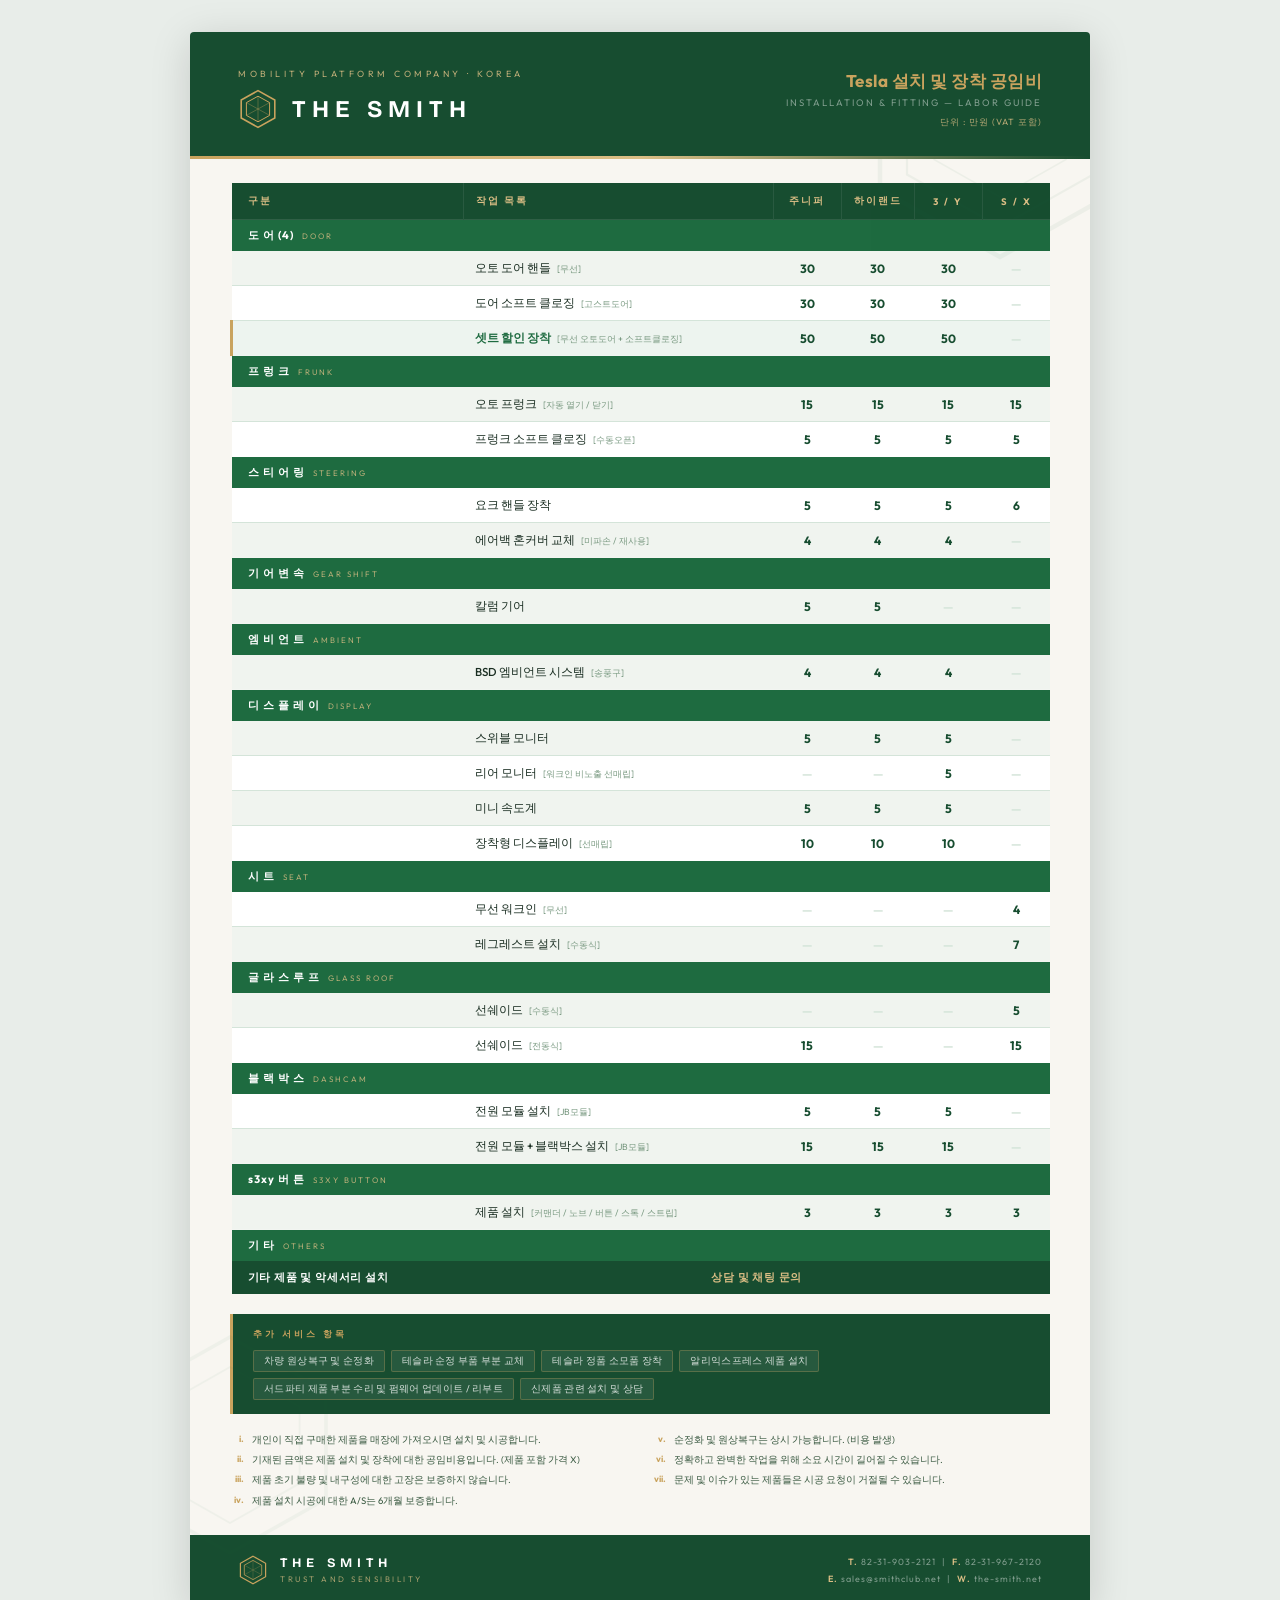
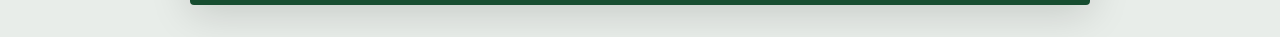
==== index.html @ d0ffa263 "Initial commit: Smith 공임비 반응형 웹페이지" ====
<!DOCTYPE html>
<html lang="ko">
<head>
  <meta charset="UTF-8">
  <meta name="viewport" content="width=device-width, initial-scale=1.0">
  <title>The Smith — Tesla 설치 및 장착 공임비</title>
  <link rel="stylesheet" href="css/style.css">
</head>
<body>
<div class="page">

  <!-- 배경 장식 -->
  <svg class="hex-bg" viewBox="0 0 200 200" xmlns="http://www.w3.org/2000/svg" aria-hidden="true">
    <polygon points="100,10 180,55 180,145 100,190 20,145 20,55" fill="none" stroke="#1e6b40" stroke-width="3"/>
    <polygon points="100,30 162,65 162,135 100,170 38,135 38,65" fill="none" stroke="#1e6b40" stroke-width="1.5"/>
    <polygon points="100,50 144,75 144,125 100,150 56,125 56,75" fill="none" stroke="#1e6b40" stroke-width="1"/>
  </svg>
  <svg class="hex-bg-bottom" viewBox="0 0 200 200" xmlns="http://www.w3.org/2000/svg" aria-hidden="true">
    <polygon points="100,10 180,55 180,145 100,190 20,145 20,55" fill="none" stroke="#1e6b40" stroke-width="3"/>
    <polygon points="100,35 158,68 158,132 100,165 42,132 42,68" fill="none" stroke="#1e6b40" stroke-width="1.5"/>
  </svg>

  <!-- ── 헤더 ── -->
  <header class="header">
    <div class="header-inner">
      <div class="brand-block">
        <div class="brand-tag">Mobility Platform Company · Korea</div>
        <div class="brand-name">
          <svg class="smith-logo-svg" viewBox="0 0 100 100" xmlns="http://www.w3.org/2000/svg" aria-hidden="true">
            <polygon points="50,4 92,27.5 92,72.5 50,96 8,72.5 8,27.5" fill="none" stroke="#c9a35e" stroke-width="4"/>
            <polygon points="50,18 79,34 79,66 50,82 21,66 21,34" fill="none" stroke="#c9a35e" stroke-width="2.5"/>
            <line x1="50" y1="18" x2="50" y2="82" stroke="#c9a35e" stroke-width="1.5" opacity="0.6"/>
            <line x1="21" y1="34" x2="79" y2="66" stroke="#c9a35e" stroke-width="1.5" opacity="0.6"/>
            <line x1="79" y1="34" x2="21" y2="66" stroke="#c9a35e" stroke-width="1.5" opacity="0.6"/>
          </svg>
          <span class="brand-title">The Smith</span>
        </div>
      </div>
      <div class="header-right">
        <div class="doc-title">Tesla 설치 및 장착 공임비</div>
        <div class="doc-subtitle">Installation &amp; Fitting — Labor Guide</div>
        <div class="unit-note">단위 : 만원 (VAT 포함)</div>
      </div>
    </div>
  </header>

  <!-- ── 공임비 테이블 ── -->
  <div class="table-wrapper">
    <table>
      <thead>
        <tr class="col-header">
          <th>구분</th>
          <th>작업 목록</th>
          <th>주니퍼</th>
          <th>하이랜드</th>
          <th>3 / Y</th>
          <th>S / X</th>
        </tr>
      </thead>
      <tbody>

        <!-- 도어 -->
        <tr class="cat-header">
          <td colspan="6">도 어 (4)<span class="cat-en">Door</span></td>
        </tr>
        <tr class="item-row">
          <td></td>
          <td class="item-name">오토 도어 핸들 <span class="sub">[무선]</span></td>
          <td class="price-cell">30</td>
          <td class="price-cell">30</td>
          <td class="price-cell">30</td>
          <td class="price-cell empty">—</td>
        </tr>
        <tr class="item-row">
          <td></td>
          <td class="item-name">도어 소프트 클로징 <span class="sub">[고스트도어]</span></td>
          <td class="price-cell">30</td>
          <td class="price-cell">30</td>
          <td class="price-cell">30</td>
          <td class="price-cell empty">—</td>
        </tr>
        <tr class="item-row set-row">
          <td></td>
          <td class="item-name">셋트 할인 장착 <span class="sub">[무선 오토도어 + 소프트클로징]</span></td>
          <td class="price-cell">50</td>
          <td class="price-cell">50</td>
          <td class="price-cell">50</td>
          <td class="price-cell empty">—</td>
        </tr>

        <!-- 프렁크 -->
        <tr class="cat-header">
          <td colspan="6">프 렁 크<span class="cat-en">Frunk</span></td>
        </tr>
        <tr class="item-row">
          <td></td>
          <td class="item-name">오토 프렁크 <span class="sub">[자동 열기 / 닫기]</span></td>
          <td class="price-cell">15</td>
          <td class="price-cell">15</td>
          <td class="price-cell">15</td>
          <td class="price-cell">15</td>
        </tr>
        <tr class="item-row">
          <td></td>
          <td class="item-name">프렁크 소프트 클로징 <span class="sub">[수동오픈]</span></td>
          <td class="price-cell">5</td>
          <td class="price-cell">5</td>
          <td class="price-cell">5</td>
          <td class="price-cell">5</td>
        </tr>

        <!-- 스티어링 -->
        <tr class="cat-header">
          <td colspan="6">스 티 어 링<span class="cat-en">Steering</span></td>
        </tr>
        <tr class="item-row">
          <td></td>
          <td class="item-name">요크 핸들 장착</td>
          <td class="price-cell">5</td>
          <td class="price-cell">5</td>
          <td class="price-cell">5</td>
          <td class="price-cell">6</td>
        </tr>
        <tr class="item-row">
          <td></td>
          <td class="item-name">에어백 혼커버 교체 <span class="sub">[미파손 / 재사용]</span></td>
          <td class="price-cell">4</td>
          <td class="price-cell">4</td>
          <td class="price-cell">4</td>
          <td class="price-cell empty">—</td>
        </tr>

        <!-- 기어 변속 -->
        <tr class="cat-header">
          <td colspan="6">기 어 변 속<span class="cat-en">Gear Shift</span></td>
        </tr>
        <tr class="item-row">
          <td></td>
          <td class="item-name">칼럼 기어</td>
          <td class="price-cell">5</td>
          <td class="price-cell">5</td>
          <td class="price-cell empty">—</td>
          <td class="price-cell empty">—</td>
        </tr>

        <!-- 엠비언트 -->
        <tr class="cat-header">
          <td colspan="6">엠 비 언 트<span class="cat-en">Ambient</span></td>
        </tr>
        <tr class="item-row">
          <td></td>
          <td class="item-name">BSD 엠비언트 시스템 <span class="sub">[송풍구]</span></td>
          <td class="price-cell">4</td>
          <td class="price-cell">4</td>
          <td class="price-cell">4</td>
          <td class="price-cell empty">—</td>
        </tr>

        <!-- 디스플레이 -->
        <tr class="cat-header">
          <td colspan="6">디 스 플 레 이<span class="cat-en">Display</span></td>
        </tr>
        <tr class="item-row">
          <td></td>
          <td class="item-name">스위블 모니터</td>
          <td class="price-cell">5</td>
          <td class="price-cell">5</td>
          <td class="price-cell">5</td>
          <td class="price-cell empty">—</td>
        </tr>
        <tr class="item-row">
          <td></td>
          <td class="item-name">리어 모니터 <span class="sub">[워크인 비노출 선매립]</span></td>
          <td class="price-cell empty">—</td>
          <td class="price-cell empty">—</td>
          <td class="price-cell">5</td>
          <td class="price-cell empty">—</td>
        </tr>
        <tr class="item-row">
          <td></td>
          <td class="item-name">미니 속도계</td>
          <td class="price-cell">5</td>
          <td class="price-cell">5</td>
          <td class="price-cell">5</td>
          <td class="price-cell empty">—</td>
        </tr>
        <tr class="item-row">
          <td></td>
          <td class="item-name">장착형 디스플레이 <span class="sub">[선매립]</span></td>
          <td class="price-cell">10</td>
          <td class="price-cell">10</td>
          <td class="price-cell">10</td>
          <td class="price-cell empty">—</td>
        </tr>

        <!-- 시트 -->
        <tr class="cat-header">
          <td colspan="6">시 트<span class="cat-en">Seat</span></td>
        </tr>
        <tr class="item-row">
          <td></td>
          <td class="item-name">무선 워크인 <span class="sub">[무선]</span></td>
          <td class="price-cell empty">—</td>
          <td class="price-cell empty">—</td>
          <td class="price-cell empty">—</td>
          <td class="price-cell">4</td>
        </tr>
        <tr class="item-row">
          <td></td>
          <td class="item-name">레그레스트 설치 <span class="sub">[수동식]</span></td>
          <td class="price-cell empty">—</td>
          <td class="price-cell empty">—</td>
          <td class="price-cell empty">—</td>
          <td class="price-cell">7</td>
        </tr>

        <!-- 글라스 루프 -->
        <tr class="cat-header">
          <td colspan="6">글 라 스 루 프<span class="cat-en">Glass Roof</span></td>
        </tr>
        <tr class="item-row">
          <td></td>
          <td class="item-name">선쉐이드 <span class="sub">[수동식]</span></td>
          <td class="price-cell empty">—</td>
          <td class="price-cell empty">—</td>
          <td class="price-cell empty">—</td>
          <td class="price-cell">5</td>
        </tr>
        <tr class="item-row">
          <td></td>
          <td class="item-name">선쉐이드 <span class="sub">[전동식]</span></td>
          <td class="price-cell">15</td>
          <td class="price-cell empty">—</td>
          <td class="price-cell empty">—</td>
          <td class="price-cell">15</td>
        </tr>

        <!-- 블랙박스 -->
        <tr class="cat-header">
          <td colspan="6">블 랙 박 스<span class="cat-en">Dashcam</span></td>
        </tr>
        <tr class="item-row">
          <td></td>
          <td class="item-name">전원 모듈 설치 <span class="sub">[JB모듈]</span></td>
          <td class="price-cell">5</td>
          <td class="price-cell">5</td>
          <td class="price-cell">5</td>
          <td class="price-cell empty">—</td>
        </tr>
        <tr class="item-row">
          <td></td>
          <td class="item-name">전원 모듈 + 블랙박스 설치 <span class="sub">[JB모듈]</span></td>
          <td class="price-cell">15</td>
          <td class="price-cell">15</td>
          <td class="price-cell">15</td>
          <td class="price-cell empty">—</td>
        </tr>

        <!-- s3xy 버튼 -->
        <tr class="cat-header">
          <td colspan="6">s3xy 버 튼<span class="cat-en">s3xy Button</span></td>
        </tr>
        <tr class="item-row">
          <td></td>
          <td class="item-name">제품 설치 <span class="sub">[커맨더 / 노브 / 버튼 / 스톡 / 스트립]</span></td>
          <td class="price-cell">3</td>
          <td class="price-cell">3</td>
          <td class="price-cell">3</td>
          <td class="price-cell">3</td>
        </tr>

        <!-- 기타 -->
        <tr class="cat-header">
          <td colspan="6">기 타<span class="cat-en">Others</span></td>
        </tr>
        <tr class="consult-row">
          <td class="label-cell">기타 제품 및 악세서리 설치</td>
          <td colspan="5">상담 및 채팅 문의</td>
        </tr>

      </tbody>
    </table>
  </div>

  <!-- ── 추가 서비스 ── -->
  <div class="addl-section">
    <div class="addl-title">추가 서비스 항목</div>
    <div class="addl-tags">
      <span class="addl-tag">차량 원상복구 및 순정화</span>
      <span class="addl-tag">테슬라 순정 부품 부분 교체</span>
      <span class="addl-tag">테슬라 정품 소모품 장착</span>
      <span class="addl-tag">알리익스프레스 제품 설치</span>
      <span class="addl-tag">서드파티 제품 부분 수리 및 펌웨어 업데이트 / 리부트</span>
      <span class="addl-tag">신제품 관련 설치 및 상담</span>
    </div>
  </div>

  <!-- ── 안내 사항 ── -->
  <div class="notes-section">
    <div class="notes-col">
      <div class="note-item"><span class="note-num">i.</span><span class="note-text">개인이 직접 구매한 제품을 매장에 가져오시면 설치 및 시공합니다.</span></div>
      <div class="note-item"><span class="note-num">ii.</span><span class="note-text">기재된 금액은 제품 설치 및 장착에 대한 공임비용입니다. (제품 포함 가격 X)</span></div>
      <div class="note-item"><span class="note-num">iii.</span><span class="note-text">제품 초기 불량 및 내구성에 대한 고장은 보증하지 않습니다.</span></div>
      <div class="note-item"><span class="note-num">iv.</span><span class="note-text">제품 설치 시공에 대한 A/S는 6개월 보증합니다.</span></div>
    </div>
    <div class="notes-col">
      <div class="note-item"><span class="note-num">v.</span><span class="note-text">순정화 및 원상복구는 상시 가능합니다. (비용 발생)</span></div>
      <div class="note-item"><span class="note-num">vi.</span><span class="note-text">정확하고 완벽한 작업을 위해 소요 시간이 길어질 수 있습니다.</span></div>
      <div class="note-item"><span class="note-num">vii.</span><span class="note-text">문제 및 이슈가 있는 제품들은 시공 요청이 거절될 수 있습니다.</span></div>
    </div>
  </div>

  <!-- ── 푸터 ── -->
  <footer class="footer">
    <div class="footer-brand">
      <svg width="30" height="30" viewBox="0 0 100 100" xmlns="http://www.w3.org/2000/svg" aria-hidden="true">
        <polygon points="50,4 92,27.5 92,72.5 50,96 8,72.5 8,27.5" fill="none" stroke="#c9a35e" stroke-width="4"/>
        <polygon points="50,18 79,34 79,66 50,82 21,66 21,34" fill="none" stroke="#c9a35e" stroke-width="2.5"/>
        <line x1="50" y1="18" x2="50" y2="82" stroke="#c9a35e" stroke-width="1.5" opacity="0.5"/>
        <line x1="21" y1="34" x2="79" y2="66" stroke="#c9a35e" stroke-width="1.5" opacity="0.5"/>
        <line x1="79" y1="34" x2="21" y2="66" stroke="#c9a35e" stroke-width="1.5" opacity="0.5"/>
      </svg>
      <div>
        <div class="footer-brand-text">The Smith</div>
        <div class="footer-tag">Trust and Sensibility</div>
      </div>
    </div>
    <div class="footer-right">
      <p><strong>T.</strong> 82-31-903-2121 &nbsp;|&nbsp; <strong>F.</strong> 82-31-967-2120</p>
      <p><strong>E.</strong> sales@smithclub.net &nbsp;|&nbsp; <strong>W.</strong> the-smith.net</p>
    </div>
  </footer>

</div>
</body>
</html>
---- css/style.css ----
@import url('https://fonts.googleapis.com/css2?family=Outfit:wght@400;500;700&family=Bricolage+Grotesque:wght@400;700&display=swap');

:root {
  --green-deep:  #174d30;
  --green-mid:   #1e6b40;
  --green-light: #2a8a56;
  --gold:        #c9a35e;
  --gold-light:  #dbbe85;
  --gold-pale:   #f0e5cc;
  --white:       #ffffff;
  --off-white:   #f8f6f1;
  --row-alt:     #f0f4ef;
  --border:      #d4e4d9;
  --text-dark:   #1a2e22;
  --text-mid:    #3a5a42;
  --text-muted:  #7a9a82;
}

* { margin: 0; padding: 0; box-sizing: border-box; }

html, body {
  background: #e8ede9;
  font-family: 'Outfit', sans-serif;
  color: var(--text-dark);
  -webkit-font-smoothing: antialiased;
}

/* ── PAGE CONTAINER ── */
.page {
  max-width: 900px;
  margin: 32px auto;
  background: var(--off-white);
  border-radius: 4px;
  overflow: hidden;
  box-shadow: 0 8px 40px rgba(0,0,0,0.15);
  position: relative;
}

/* ── DECORATIVE HEXAGON ── */
.hex-bg {
  position: absolute;
  top: -60px; right: -60px;
  width: 300px; height: 300px;
  opacity: 0.05;
  pointer-events: none;
}
.hex-bg-bottom {
  position: absolute;
  bottom: 40px; left: -80px;
  width: 240px; height: 240px;
  opacity: 0.04;
  pointer-events: none;
}

/* ── HEADER ── */
.header {
  background: var(--green-deep);
  padding: 36px 48px 30px;
  position: relative;
  overflow: hidden;
}
.header::after {
  content: '';
  position: absolute;
  bottom: 0; left: 0; right: 0;
  height: 3px;
  background: linear-gradient(90deg, var(--gold) 0%, var(--gold-light) 50%, transparent 100%);
}
.header-inner {
  display: flex;
  align-items: flex-end;
  justify-content: space-between;
  gap: 24px;
  flex-wrap: wrap;
}
.brand-tag {
  font-weight: 400;
  font-size: 9px;
  letter-spacing: 3.5px;
  text-transform: uppercase;
  color: var(--gold-light);
  margin-bottom: 10px;
  opacity: 0.85;
}
.brand-name {
  display: flex;
  align-items: center;
  gap: 14px;
}
.smith-logo-svg {
  width: 40px;
  height: 40px;
  flex-shrink: 0;
}
.brand-title {
  font-family: 'Bricolage Grotesque', sans-serif;
  font-weight: 700;
  font-size: 24px;
  letter-spacing: 6px;
  color: var(--white);
  text-transform: uppercase;
}
.header-right {
  text-align: right;
}
.doc-title {
  font-weight: 700;
  font-size: 17px;
  color: var(--gold);
  letter-spacing: 0.5px;
  line-height: 1.3;
}
.doc-subtitle {
  font-size: 9.5px;
  color: rgba(255,255,255,0.45);
  letter-spacing: 2px;
  text-transform: uppercase;
  margin-top: 4px;
}
.unit-note {
  font-size: 9px;
  color: var(--gold-light);
  letter-spacing: 1px;
  margin-top: 8px;
  opacity: 0.8;
}

/* ── TABLE WRAPPER ── */
.table-wrapper {
  padding: 24px 40px 20px;
  overflow-x: auto;
}

table {
  width: 100%;
  border-collapse: collapse;
  font-size: 11.5px;
  min-width: 560px;
}

/* Column header */
.col-header {
  background: var(--green-deep);
}
.col-header th {
  padding: 11px 12px;
  font-weight: 700;
  font-size: 9.5px;
  letter-spacing: 2px;
  text-transform: uppercase;
  color: var(--gold-light);
  text-align: center;
  border-right: 1px solid rgba(255,255,255,0.08);
  white-space: nowrap;
}
.col-header th:first-child { text-align: left; padding-left: 16px; }
.col-header th:nth-child(2) { text-align: left; }
.col-header th:last-child { border-right: none; }

/* Category header */
.cat-header td {
  background: var(--green-mid);
  color: var(--white);
  font-weight: 700;
  font-size: 11px;
  letter-spacing: 1px;
  padding: 8px 16px;
  border-top: 1px solid rgba(255,255,255,0.1);
}
.cat-header td .cat-en {
  font-size: 8px;
  letter-spacing: 2px;
  text-transform: uppercase;
  color: var(--gold-light);
  margin-left: 8px;
  font-weight: 400;
  opacity: 0.8;
}

/* Data rows */
tbody tr.item-row {
  border-bottom: 1px solid var(--border);
}
tbody tr.item-row:nth-child(odd)  { background: var(--white); }
tbody tr.item-row:nth-child(even) { background: var(--row-alt); }

.item-row td {
  padding: 9px 12px;
  vertical-align: middle;
}
.item-name {
  font-size: 11.5px;
  color: var(--text-dark);
  font-weight: 500;
}
.item-name .sub {
  font-size: 9px;
  color: var(--text-muted);
  font-weight: 400;
  margin-left: 4px;
}
.price-cell {
  text-align: center;
  font-weight: 700;
  font-size: 12px;
  color: var(--green-deep);
  white-space: nowrap;
  width: 68px;
}
.price-cell.empty { color: var(--border); }

/* Set discount row */
.set-row td { background: #edf4ef !important; }
.set-row td:first-child { border-left: 3px solid var(--gold); }
.set-row .item-name {
  color: var(--green-mid);
  font-weight: 700;
}

/* Consultation row */
.consult-row td {
  background: var(--green-deep);
  color: var(--gold-light);
  font-weight: 700;
  font-size: 11px;
  letter-spacing: 0.8px;
  padding: 9px 16px;
  text-align: center;
}
.consult-row td.label-cell {
  text-align: left;
  color: var(--white);
}

/* ── ADDITIONAL SERVICES ── */
.addl-section {
  margin: 0 40px;
  padding: 14px 20px;
  background: var(--green-deep);
  border-left: 3px solid var(--gold);
}
.addl-title {
  font-size: 8.5px;
  letter-spacing: 3px;
  text-transform: uppercase;
  color: var(--gold);
  margin-bottom: 9px;
  font-weight: 700;
}
.addl-tags {
  display: flex;
  flex-wrap: wrap;
  gap: 6px;
}
.addl-tag {
  background: rgba(255,255,255,0.07);
  border: 1px solid rgba(201,163,94,0.3);
  color: rgba(255,255,255,0.8);
  font-size: 9.5px;
  padding: 3px 10px;
  letter-spacing: 0.3px;
  border-radius: 2px;
}

/* ── NOTES ── */
.notes-section {
  margin: 18px 40px 0;
  display: grid;
  grid-template-columns: 1fr 1fr;
  gap: 0 24px;
}
.note-item {
  display: flex;
  gap: 8px;
  align-items: flex-start;
  margin-bottom: 5px;
}
.note-num {
  color: var(--gold);
  font-weight: 700;
  font-size: 9px;
  flex-shrink: 0;
  margin-top: 1px;
  width: 14px;
  text-align: right;
}
.note-text {
  font-size: 9.5px;
  color: var(--text-mid);
  line-height: 1.6;
}

/* ── FOOTER ── */
.footer {
  margin-top: 22px;
  background: var(--green-deep);
  padding: 18px 48px;
  display: flex;
  align-items: center;
  justify-content: space-between;
  gap: 16px;
  flex-wrap: wrap;
}
.footer-brand {
  display: flex;
  align-items: center;
  gap: 12px;
}
.footer-brand-text {
  font-family: 'Bricolage Grotesque', sans-serif;
  font-weight: 700;
  font-size: 13px;
  letter-spacing: 5px;
  color: var(--white);
  text-transform: uppercase;
}
.footer-tag {
  font-size: 8px;
  letter-spacing: 2.5px;
  color: var(--gold-light);
  text-transform: uppercase;
  margin-top: 3px;
  opacity: 0.7;
}
.footer-right {
  text-align: right;
}
.footer-right p {
  font-size: 9px;
  color: rgba(255,255,255,0.45);
  letter-spacing: 1px;
  line-height: 1.9;
}
.footer-right strong {
  color: var(--gold-light);
  font-weight: 600;
}

/* ════════════════════════════════
   MOBILE CARD LAYOUT (≤ 700px)
   ════════════════════════════════ */
@media (max-width: 700px) {
  .page { margin: 0; border-radius: 0; box-shadow: none; }

  .header { padding: 28px 24px 24px; }
  .header-inner { flex-direction: column; align-items: flex-start; gap: 16px; }
  .header-right { text-align: left; }

  .table-wrapper { padding: 16px 16px 12px; overflow-x: auto; }

  /* Cards */
  .addl-section { margin: 0 16px; }
  .notes-section { margin: 16px 16px 0; grid-template-columns: 1fr; }
  .footer { padding: 18px 24px; flex-direction: column; align-items: flex-start; }
  .footer-right { text-align: left; }
}

/* ════════════════════════════════
   PRINT
   ════════════════════════════════ */
@media print {
  html, body { background: white; }
  .page {
    margin: 0;
    max-width: 794px;
    box-shadow: none;
    border-radius: 0;
  }
}
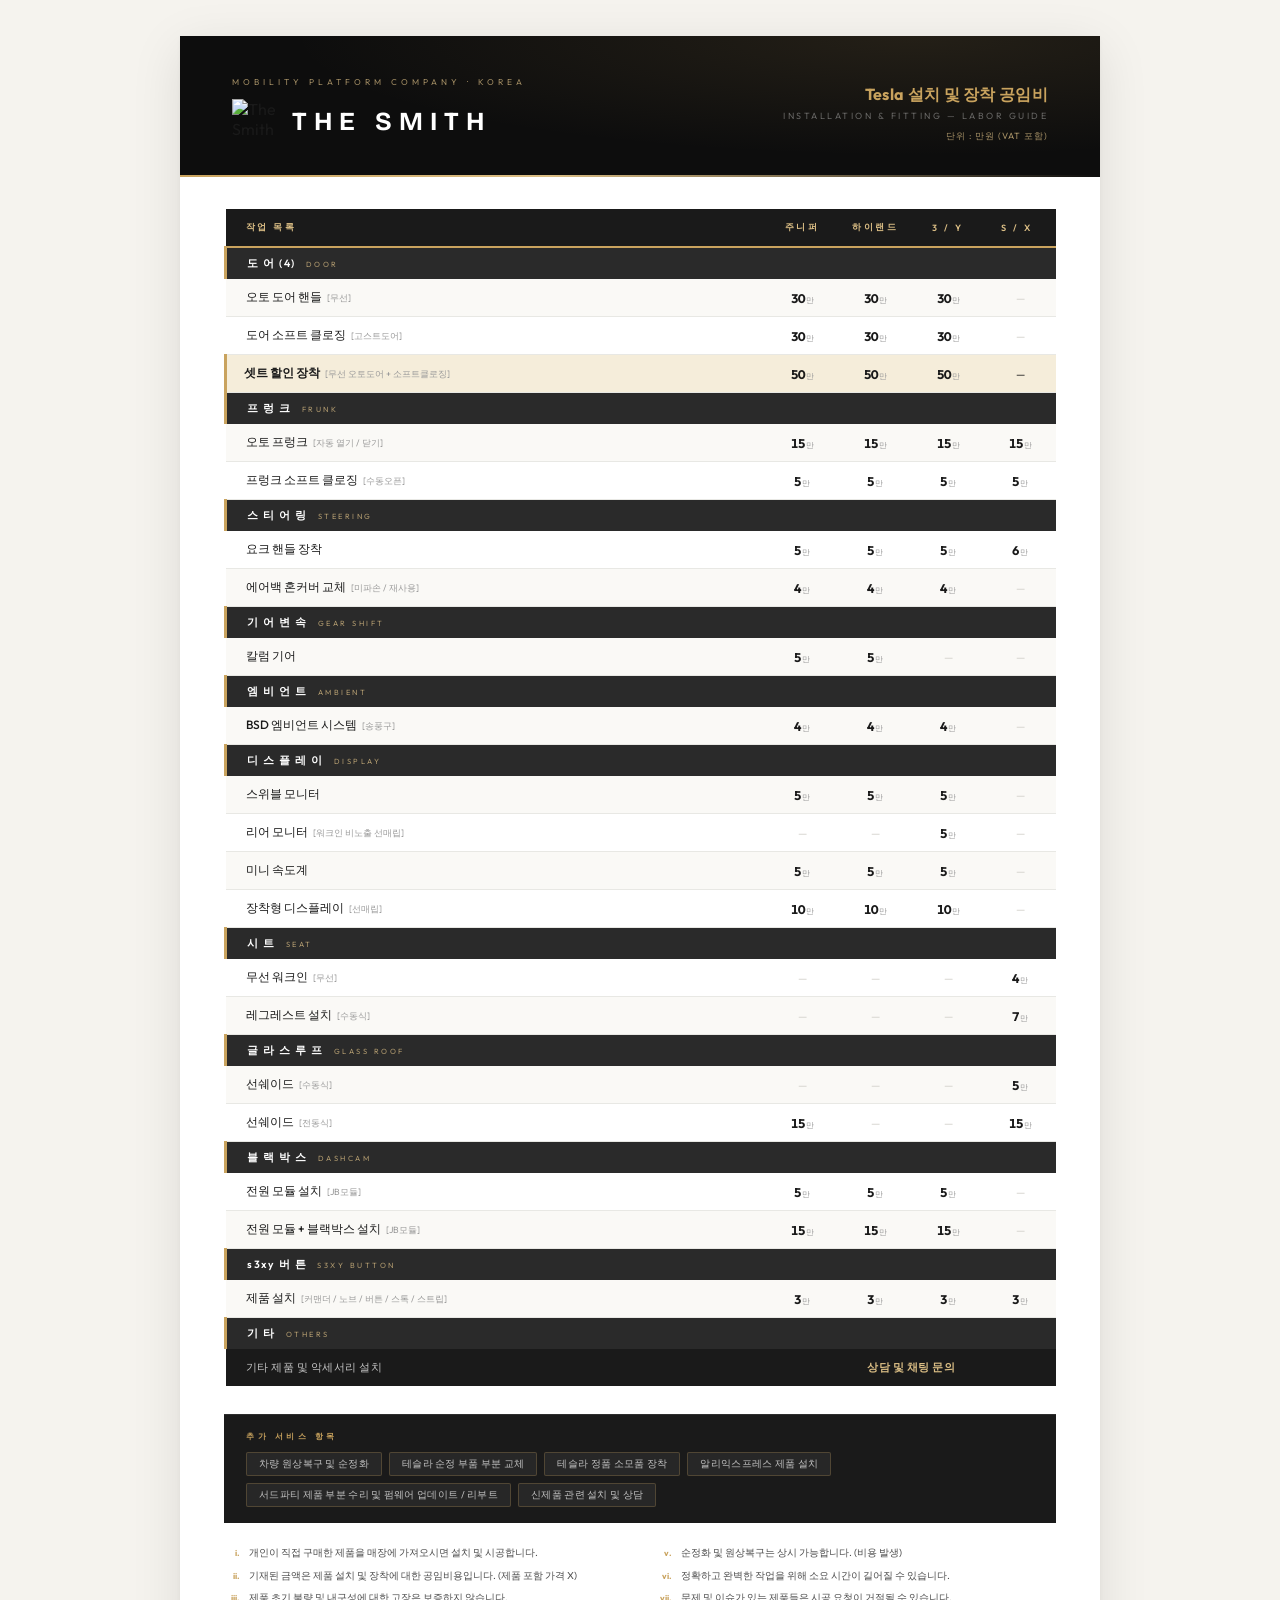
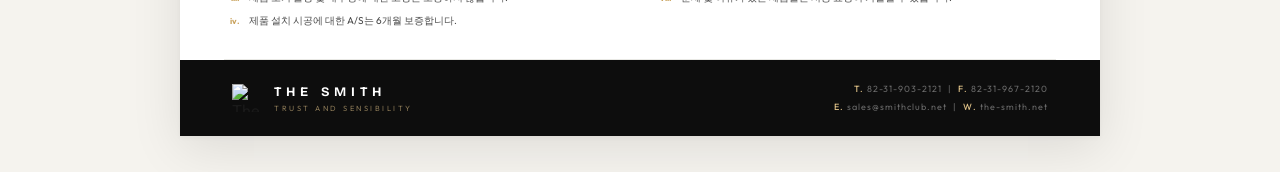
==== commit df9b3fd8: "Redesign: 다크+골드 테마, JS 데이터 레이어, 관리자 페이지 추가" ====
--- a/index.html
+++ b/index.html
@@ -9,30 +9,13 @@
 <body>
 <div class="page">
 
-  <!-- 배경 장식 -->
-  <svg class="hex-bg" viewBox="0 0 200 200" xmlns="http://www.w3.org/2000/svg" aria-hidden="true">
-    <polygon points="100,10 180,55 180,145 100,190 20,145 20,55" fill="none" stroke="#1e6b40" stroke-width="3"/>
-    <polygon points="100,30 162,65 162,135 100,170 38,135 38,65" fill="none" stroke="#1e6b40" stroke-width="1.5"/>
-    <polygon points="100,50 144,75 144,125 100,150 56,125 56,75" fill="none" stroke="#1e6b40" stroke-width="1"/>
-  </svg>
-  <svg class="hex-bg-bottom" viewBox="0 0 200 200" xmlns="http://www.w3.org/2000/svg" aria-hidden="true">
-    <polygon points="100,10 180,55 180,145 100,190 20,145 20,55" fill="none" stroke="#1e6b40" stroke-width="3"/>
-    <polygon points="100,35 158,68 158,132 100,165 42,132 42,68" fill="none" stroke="#1e6b40" stroke-width="1.5"/>
-  </svg>
-
   <!-- ── 헤더 ── -->
   <header class="header">
     <div class="header-inner">
       <div class="brand-block">
         <div class="brand-tag">Mobility Platform Company · Korea</div>
         <div class="brand-name">
-          <svg class="smith-logo-svg" viewBox="0 0 100 100" xmlns="http://www.w3.org/2000/svg" aria-hidden="true">
-            <polygon points="50,4 92,27.5 92,72.5 50,96 8,72.5 8,27.5" fill="none" stroke="#c9a35e" stroke-width="4"/>
-            <polygon points="50,18 79,34 79,66 50,82 21,66 21,34" fill="none" stroke="#c9a35e" stroke-width="2.5"/>
-            <line x1="50" y1="18" x2="50" y2="82" stroke="#c9a35e" stroke-width="1.5" opacity="0.6"/>
-            <line x1="21" y1="34" x2="79" y2="66" stroke="#c9a35e" stroke-width="1.5" opacity="0.6"/>
-            <line x1="79" y1="34" x2="21" y2="66" stroke="#c9a35e" stroke-width="1.5" opacity="0.6"/>
-          </svg>
+          <img src="images/logo.png" class="smith-logo-img" alt="The Smith">
           <span class="brand-title">The Smith</span>
         </div>
       </div>
@@ -46,7 +29,7 @@
 
   <!-- ── 공임비 테이블 ── -->
   <div class="table-wrapper">
-    <table>
+    <table id="price-table">
       <thead>
         <tr class="col-header">
           <th>구분</th>
@@ -57,269 +40,23 @@
           <th>S / X</th>
         </tr>
       </thead>
-      <tbody>
-
-        <!-- 도어 -->
-        <tr class="cat-header">
-          <td colspan="6">도 어 (4)<span class="cat-en">Door</span></td>
-        </tr>
-        <tr class="item-row">
-          <td></td>
-          <td class="item-name">오토 도어 핸들 <span class="sub">[무선]</span></td>
-          <td class="price-cell">30</td>
-          <td class="price-cell">30</td>
-          <td class="price-cell">30</td>
-          <td class="price-cell empty">—</td>
-        </tr>
-        <tr class="item-row">
-          <td></td>
-          <td class="item-name">도어 소프트 클로징 <span class="sub">[고스트도어]</span></td>
-          <td class="price-cell">30</td>
-          <td class="price-cell">30</td>
-          <td class="price-cell">30</td>
-          <td class="price-cell empty">—</td>
-        </tr>
-        <tr class="item-row set-row">
-          <td></td>
-          <td class="item-name">셋트 할인 장착 <span class="sub">[무선 오토도어 + 소프트클로징]</span></td>
-          <td class="price-cell">50</td>
-          <td class="price-cell">50</td>
-          <td class="price-cell">50</td>
-          <td class="price-cell empty">—</td>
-        </tr>
-
-        <!-- 프렁크 -->
-        <tr class="cat-header">
-          <td colspan="6">프 렁 크<span class="cat-en">Frunk</span></td>
-        </tr>
-        <tr class="item-row">
-          <td></td>
-          <td class="item-name">오토 프렁크 <span class="sub">[자동 열기 / 닫기]</span></td>
-          <td class="price-cell">15</td>
-          <td class="price-cell">15</td>
-          <td class="price-cell">15</td>
-          <td class="price-cell">15</td>
-        </tr>
-        <tr class="item-row">
-          <td></td>
-          <td class="item-name">프렁크 소프트 클로징 <span class="sub">[수동오픈]</span></td>
-          <td class="price-cell">5</td>
-          <td class="price-cell">5</td>
-          <td class="price-cell">5</td>
-          <td class="price-cell">5</td>
-        </tr>
-
-        <!-- 스티어링 -->
-        <tr class="cat-header">
-          <td colspan="6">스 티 어 링<span class="cat-en">Steering</span></td>
-        </tr>
-        <tr class="item-row">
-          <td></td>
-          <td class="item-name">요크 핸들 장착</td>
-          <td class="price-cell">5</td>
-          <td class="price-cell">5</td>
-          <td class="price-cell">5</td>
-          <td class="price-cell">6</td>
-        </tr>
-        <tr class="item-row">
-          <td></td>
-          <td class="item-name">에어백 혼커버 교체 <span class="sub">[미파손 / 재사용]</span></td>
-          <td class="price-cell">4</td>
-          <td class="price-cell">4</td>
-          <td class="price-cell">4</td>
-          <td class="price-cell empty">—</td>
-        </tr>
-
-        <!-- 기어 변속 -->
-        <tr class="cat-header">
-          <td colspan="6">기 어 변 속<span class="cat-en">Gear Shift</span></td>
-        </tr>
-        <tr class="item-row">
-          <td></td>
-          <td class="item-name">칼럼 기어</td>
-          <td class="price-cell">5</td>
-          <td class="price-cell">5</td>
-          <td class="price-cell empty">—</td>
-          <td class="price-cell empty">—</td>
-        </tr>
-
-        <!-- 엠비언트 -->
-        <tr class="cat-header">
-          <td colspan="6">엠 비 언 트<span class="cat-en">Ambient</span></td>
-        </tr>
-        <tr class="item-row">
-          <td></td>
-          <td class="item-name">BSD 엠비언트 시스템 <span class="sub">[송풍구]</span></td>
-          <td class="price-cell">4</td>
-          <td class="price-cell">4</td>
-          <td class="price-cell">4</td>
-          <td class="price-cell empty">—</td>
-        </tr>
-
-        <!-- 디스플레이 -->
-        <tr class="cat-header">
-          <td colspan="6">디 스 플 레 이<span class="cat-en">Display</span></td>
-        </tr>
-        <tr class="item-row">
-          <td></td>
-          <td class="item-name">스위블 모니터</td>
-          <td class="price-cell">5</td>
-          <td class="price-cell">5</td>
-          <td class="price-cell">5</td>
-          <td class="price-cell empty">—</td>
-        </tr>
-        <tr class="item-row">
-          <td></td>
-          <td class="item-name">리어 모니터 <span class="sub">[워크인 비노출 선매립]</span></td>
-          <td class="price-cell empty">—</td>
-          <td class="price-cell empty">—</td>
-          <td class="price-cell">5</td>
-          <td class="price-cell empty">—</td>
-        </tr>
-        <tr class="item-row">
-          <td></td>
-          <td class="item-name">미니 속도계</td>
-          <td class="price-cell">5</td>
-          <td class="price-cell">5</td>
-          <td class="price-cell">5</td>
-          <td class="price-cell empty">—</td>
-        </tr>
-        <tr class="item-row">
-          <td></td>
-          <td class="item-name">장착형 디스플레이 <span class="sub">[선매립]</span></td>
-          <td class="price-cell">10</td>
-          <td class="price-cell">10</td>
-          <td class="price-cell">10</td>
-          <td class="price-cell empty">—</td>
-        </tr>
-
-        <!-- 시트 -->
-        <tr class="cat-header">
-          <td colspan="6">시 트<span class="cat-en">Seat</span></td>
-        </tr>
-        <tr class="item-row">
-          <td></td>
-          <td class="item-name">무선 워크인 <span class="sub">[무선]</span></td>
-          <td class="price-cell empty">—</td>
-          <td class="price-cell empty">—</td>
-          <td class="price-cell empty">—</td>
-          <td class="price-cell">4</td>
-        </tr>
-        <tr class="item-row">
-          <td></td>
-          <td class="item-name">레그레스트 설치 <span class="sub">[수동식]</span></td>
-          <td class="price-cell empty">—</td>
-          <td class="price-cell empty">—</td>
-          <td class="price-cell empty">—</td>
-          <td class="price-cell">7</td>
-        </tr>
-
-        <!-- 글라스 루프 -->
-        <tr class="cat-header">
-          <td colspan="6">글 라 스 루 프<span class="cat-en">Glass Roof</span></td>
-        </tr>
-        <tr class="item-row">
-          <td></td>
-          <td class="item-name">선쉐이드 <span class="sub">[수동식]</span></td>
-          <td class="price-cell empty">—</td>
-          <td class="price-cell empty">—</td>
-          <td class="price-cell empty">—</td>
-          <td class="price-cell">5</td>
-        </tr>
-        <tr class="item-row">
-          <td></td>
-          <td class="item-name">선쉐이드 <span class="sub">[전동식]</span></td>
-          <td class="price-cell">15</td>
-          <td class="price-cell empty">—</td>
-          <td class="price-cell empty">—</td>
-          <td class="price-cell">15</td>
-        </tr>
-
-        <!-- 블랙박스 -->
-        <tr class="cat-header">
-          <td colspan="6">블 랙 박 스<span class="cat-en">Dashcam</span></td>
-        </tr>
-        <tr class="item-row">
-          <td></td>
-          <td class="item-name">전원 모듈 설치 <span class="sub">[JB모듈]</span></td>
-          <td class="price-cell">5</td>
-          <td class="price-cell">5</td>
-          <td class="price-cell">5</td>
-          <td class="price-cell empty">—</td>
-        </tr>
-        <tr class="item-row">
-          <td></td>
-          <td class="item-name">전원 모듈 + 블랙박스 설치 <span class="sub">[JB모듈]</span></td>
-          <td class="price-cell">15</td>
-          <td class="price-cell">15</td>
-          <td class="price-cell">15</td>
-          <td class="price-cell empty">—</td>
-        </tr>
-
-        <!-- s3xy 버튼 -->
-        <tr class="cat-header">
-          <td colspan="6">s3xy 버 튼<span class="cat-en">s3xy Button</span></td>
-        </tr>
-        <tr class="item-row">
-          <td></td>
-          <td class="item-name">제품 설치 <span class="sub">[커맨더 / 노브 / 버튼 / 스톡 / 스트립]</span></td>
-          <td class="price-cell">3</td>
-          <td class="price-cell">3</td>
-          <td class="price-cell">3</td>
-          <td class="price-cell">3</td>
-        </tr>
-
-        <!-- 기타 -->
-        <tr class="cat-header">
-          <td colspan="6">기 타<span class="cat-en">Others</span></td>
-        </tr>
-        <tr class="consult-row">
-          <td class="label-cell">기타 제품 및 악세서리 설치</td>
-          <td colspan="5">상담 및 채팅 문의</td>
-        </tr>
-
-      </tbody>
+      <tbody id="table-body"></tbody>
     </table>
   </div>
 
   <!-- ── 추가 서비스 ── -->
   <div class="addl-section">
     <div class="addl-title">추가 서비스 항목</div>
-    <div class="addl-tags">
-      <span class="addl-tag">차량 원상복구 및 순정화</span>
-      <span class="addl-tag">테슬라 순정 부품 부분 교체</span>
-      <span class="addl-tag">테슬라 정품 소모품 장착</span>
-      <span class="addl-tag">알리익스프레스 제품 설치</span>
-      <span class="addl-tag">서드파티 제품 부분 수리 및 펌웨어 업데이트 / 리부트</span>
-      <span class="addl-tag">신제품 관련 설치 및 상담</span>
-    </div>
+    <div class="addl-tags" id="addl-tags"></div>
   </div>
 
   <!-- ── 안내 사항 ── -->
-  <div class="notes-section">
-    <div class="notes-col">
-      <div class="note-item"><span class="note-num">i.</span><span class="note-text">개인이 직접 구매한 제품을 매장에 가져오시면 설치 및 시공합니다.</span></div>
-      <div class="note-item"><span class="note-num">ii.</span><span class="note-text">기재된 금액은 제품 설치 및 장착에 대한 공임비용입니다. (제품 포함 가격 X)</span></div>
-      <div class="note-item"><span class="note-num">iii.</span><span class="note-text">제품 초기 불량 및 내구성에 대한 고장은 보증하지 않습니다.</span></div>
-      <div class="note-item"><span class="note-num">iv.</span><span class="note-text">제품 설치 시공에 대한 A/S는 6개월 보증합니다.</span></div>
-    </div>
-    <div class="notes-col">
-      <div class="note-item"><span class="note-num">v.</span><span class="note-text">순정화 및 원상복구는 상시 가능합니다. (비용 발생)</span></div>
-      <div class="note-item"><span class="note-num">vi.</span><span class="note-text">정확하고 완벽한 작업을 위해 소요 시간이 길어질 수 있습니다.</span></div>
-      <div class="note-item"><span class="note-num">vii.</span><span class="note-text">문제 및 이슈가 있는 제품들은 시공 요청이 거절될 수 있습니다.</span></div>
-    </div>
-  </div>
+  <div class="notes-section" id="notes-section"></div>
 
   <!-- ── 푸터 ── -->
   <footer class="footer">
     <div class="footer-brand">
-      <svg width="30" height="30" viewBox="0 0 100 100" xmlns="http://www.w3.org/2000/svg" aria-hidden="true">
-        <polygon points="50,4 92,27.5 92,72.5 50,96 8,72.5 8,27.5" fill="none" stroke="#c9a35e" stroke-width="4"/>
-        <polygon points="50,18 79,34 79,66 50,82 21,66 21,34" fill="none" stroke="#c9a35e" stroke-width="2.5"/>
-        <line x1="50" y1="18" x2="50" y2="82" stroke="#c9a35e" stroke-width="1.5" opacity="0.5"/>
-        <line x1="21" y1="34" x2="79" y2="66" stroke="#c9a35e" stroke-width="1.5" opacity="0.5"/>
-        <line x1="79" y1="34" x2="21" y2="66" stroke="#c9a35e" stroke-width="1.5" opacity="0.5"/>
-      </svg>
+      <img src="images/logo.png" class="footer-logo-img" alt="The Smith">
       <div>
         <div class="footer-brand-text">The Smith</div>
         <div class="footer-tag">Trust and Sensibility</div>
@@ -332,5 +69,7 @@
   </footer>
 
 </div>
+<script src="js/data.js"></script>
+<script src="js/main.js"></script>
 </body>
 </html>
--- a/css/style.css
+++ b/css/style.css
@@ -1,70 +1,62 @@
-@import url('https://fonts.googleapis.com/css2?family=Outfit:wght@400;500;700&family=Bricolage+Grotesque:wght@400;700&display=swap');
-
+@import url('https://fonts.googleapis.com/css2?family=Outfit:wght@300;400;500;600;700&family=Bricolage+Grotesque:opsz,wght@12..96,400;12..96,700&display=swap');
+
+/* ── TOKENS ── */
 :root {
-  --green-deep:  #174d30;
-  --green-mid:   #1e6b40;
-  --green-light: #2a8a56;
+  --black:       #0d0d0d;
+  --dark:        #1a1a1a;
+  --dark-2:      #2a2a2a;
+  --mid:         #4a4a4a;
+  --muted:       #9a9a9a;
+  --border:      #e8e8e4;
+  --border-dark: #d0cfc8;
+  --bg:          #f5f3ee;
+  --surface:     #ffffff;
+  --row-alt:     #faf9f6;
   --gold:        #c9a35e;
   --gold-light:  #dbbe85;
-  --gold-pale:   #f0e5cc;
-  --white:       #ffffff;
-  --off-white:   #f8f6f1;
-  --row-alt:     #f0f4ef;
-  --border:      #d4e4d9;
-  --text-dark:   #1a2e22;
-  --text-mid:    #3a5a42;
-  --text-muted:  #7a9a82;
+  --gold-pale:   #f5edda;
+  --green-brand: #174d30;
 }
 
 * { margin: 0; padding: 0; box-sizing: border-box; }
 
 html, body {
-  background: #e8ede9;
+  background: var(--bg);
   font-family: 'Outfit', sans-serif;
-  color: var(--text-dark);
+  color: var(--dark);
   -webkit-font-smoothing: antialiased;
 }
 
-/* ── PAGE CONTAINER ── */
+/* ── WRAPPER ── */
 .page {
-  max-width: 900px;
-  margin: 32px auto;
-  background: var(--off-white);
-  border-radius: 4px;
+  max-width: 920px;
+  margin: 36px auto;
+  background: var(--surface);
+  box-shadow: 0 2px 4px rgba(0,0,0,.04), 0 12px 48px rgba(0,0,0,.10);
   overflow: hidden;
-  box-shadow: 0 8px 40px rgba(0,0,0,0.15);
   position: relative;
-}
-
-/* ── DECORATIVE HEXAGON ── */
-.hex-bg {
-  position: absolute;
-  top: -60px; right: -60px;
-  width: 300px; height: 300px;
-  opacity: 0.05;
-  pointer-events: none;
-}
-.hex-bg-bottom {
-  position: absolute;
-  bottom: 40px; left: -80px;
-  width: 240px; height: 240px;
-  opacity: 0.04;
-  pointer-events: none;
 }
 
 /* ── HEADER ── */
 .header {
-  background: var(--green-deep);
-  padding: 36px 48px 30px;
+  background: var(--black);
+  padding: 40px 52px 34px;
   position: relative;
   overflow: hidden;
+}
+.header::before {
+  content: '';
+  position: absolute;
+  inset: 0;
+  background: radial-gradient(ellipse at 80% 0%, rgba(201,163,94,.12) 0%, transparent 60%);
+  pointer-events: none;
 }
 .header::after {
   content: '';
   position: absolute;
   bottom: 0; left: 0; right: 0;
-  height: 3px;
-  background: linear-gradient(90deg, var(--gold) 0%, var(--gold-light) 50%, transparent 100%);
+  height: 2px;
+  background: linear-gradient(90deg, var(--gold) 0%, var(--gold-light) 40%, transparent 100%);
 }
 .header-inner {
   display: flex;
@@ -72,298 +64,276 @@
   justify-content: space-between;
   gap: 24px;
   flex-wrap: wrap;
+  position: relative;
 }
 .brand-tag {
-  font-weight: 400;
-  font-size: 9px;
-  letter-spacing: 3.5px;
-  text-transform: uppercase;
-  color: var(--gold-light);
-  margin-bottom: 10px;
-  opacity: 0.85;
+  font-size: 8.5px;
+  letter-spacing: 4px;
+  text-transform: uppercase;
+  color: var(--gold-light);
+  margin-bottom: 12px;
+  opacity: 0.7;
 }
 .brand-name {
   display: flex;
   align-items: center;
-  gap: 14px;
-}
-.smith-logo-svg {
-  width: 40px;
-  height: 40px;
-  flex-shrink: 0;
-}
+  gap: 16px;
+}
+.smith-logo-svg { width: 38px; height: 38px; flex-shrink: 0; }
+.smith-logo-img { width: 44px; height: 44px; object-fit: contain; flex-shrink: 0; }
+.footer-logo-img { width: 28px; height: 28px; object-fit: contain; }
 .brand-title {
   font-family: 'Bricolage Grotesque', sans-serif;
   font-weight: 700;
-  font-size: 24px;
-  letter-spacing: 6px;
-  color: var(--white);
-  text-transform: uppercase;
-}
-.header-right {
-  text-align: right;
-}
+  font-size: 26px;
+  letter-spacing: 7px;
+  color: #ffffff;
+  text-transform: uppercase;
+}
+.header-right { text-align: right; }
 .doc-title {
   font-weight: 700;
-  font-size: 17px;
+  font-size: 16px;
   color: var(--gold);
-  letter-spacing: 0.5px;
+  letter-spacing: 0.3px;
   line-height: 1.3;
 }
 .doc-subtitle {
-  font-size: 9.5px;
-  color: rgba(255,255,255,0.45);
-  letter-spacing: 2px;
-  text-transform: uppercase;
-  margin-top: 4px;
+  font-size: 9px;
+  color: rgba(255,255,255,.35);
+  letter-spacing: 2.5px;
+  text-transform: uppercase;
+  margin-top: 5px;
 }
 .unit-note {
   font-size: 9px;
   color: var(--gold-light);
   letter-spacing: 1px;
-  margin-top: 8px;
-  opacity: 0.8;
-}
-
-/* ── TABLE WRAPPER ── */
+  margin-top: 9px;
+  opacity: 0.75;
+}
+
+/* ── TABLE ── */
 .table-wrapper {
-  padding: 24px 40px 20px;
+  padding: 32px 44px 28px;
   overflow-x: auto;
 }
 
 table {
   width: 100%;
   border-collapse: collapse;
-  font-size: 11.5px;
+  font-size: 12px;
   min-width: 560px;
 }
 
-/* Column header */
+/* Column headers */
 .col-header {
-  background: var(--green-deep);
+  background: var(--dark);
+  border-bottom: 2px solid var(--gold);
 }
 .col-header th {
-  padding: 11px 12px;
-  font-weight: 700;
-  font-size: 9.5px;
-  letter-spacing: 2px;
+  padding: 12px 14px;
+  font-weight: 600;
+  font-size: 9px;
+  letter-spacing: 2.5px;
   text-transform: uppercase;
   color: var(--gold-light);
   text-align: center;
-  border-right: 1px solid rgba(255,255,255,0.08);
   white-space: nowrap;
 }
-.col-header th:first-child { text-align: left; padding-left: 16px; }
-.col-header th:nth-child(2) { text-align: left; }
-.col-header th:last-child { border-right: none; }
+.col-header th:first-child { display: none; }
+.col-header th:nth-child(2) { text-align: left; padding-left: 20px; }
+.col-header th:last-child { padding-right: 20px; }
 
 /* Category header */
 .cat-header td {
-  background: var(--green-mid);
-  color: var(--white);
-  font-weight: 700;
-  font-size: 11px;
-  letter-spacing: 1px;
-  padding: 8px 16px;
-  border-top: 1px solid rgba(255,255,255,0.1);
+  background: var(--dark-2);
+  color: #ffffff;
+  font-weight: 600;
+  font-size: 10.5px;
+  letter-spacing: 1.5px;
+  padding: 8px 20px;
+  border-left: 3px solid var(--gold);
 }
 .cat-header td .cat-en {
-  font-size: 8px;
-  letter-spacing: 2px;
-  text-transform: uppercase;
-  color: var(--gold-light);
-  margin-left: 8px;
+  font-size: 7.5px;
+  letter-spacing: 2.5px;
+  text-transform: uppercase;
+  color: var(--gold-light);
+  margin-left: 10px;
   font-weight: 400;
-  opacity: 0.8;
+  opacity: 0.75;
 }
 
 /* Data rows */
-tbody tr.item-row {
-  border-bottom: 1px solid var(--border);
-}
-tbody tr.item-row:nth-child(odd)  { background: var(--white); }
+tbody tr.item-row { border-bottom: 1px solid var(--border); }
+tbody tr.item-row:nth-child(odd)  { background: var(--surface); }
 tbody tr.item-row:nth-child(even) { background: var(--row-alt); }
 
+.item-row td:first-child { display: none; }
 .item-row td {
-  padding: 9px 12px;
+  padding: 10px 14px;
   vertical-align: middle;
 }
+.item-row td:nth-child(2) { padding-left: 20px; }
+
 .item-name {
-  font-size: 11.5px;
-  color: var(--text-dark);
+  font-size: 12px;
+  color: var(--dark);
   font-weight: 500;
 }
 .item-name .sub {
   font-size: 9px;
-  color: var(--text-muted);
+  color: var(--muted);
   font-weight: 400;
-  margin-left: 4px;
-}
+  margin-left: 5px;
+}
+
+/* Price cells */
 .price-cell {
   text-align: center;
   font-weight: 700;
-  font-size: 12px;
-  color: var(--green-deep);
-  white-space: nowrap;
-  width: 68px;
-}
-.price-cell.empty { color: var(--border); }
-
-/* Set discount row */
-.set-row td { background: #edf4ef !important; }
-.set-row td:first-child { border-left: 3px solid var(--gold); }
-.set-row .item-name {
-  color: var(--green-mid);
-  font-weight: 700;
-}
-
-/* Consultation row */
+  font-size: 12.5px;
+  color: var(--dark);
+  font-variant-numeric: tabular-nums;
+  width: 72px;
+}
+.price-cell .unit { font-size: 8px; font-weight: 400; color: var(--muted); margin-left: 1px; }
+.price-cell.empty { color: var(--border-dark); font-weight: 400; font-size: 11px; }
+
+/* Set row */
+.set-row { background: var(--gold-pale) !important; }
+.set-row td:nth-child(2) { border-left: 3px solid var(--gold); padding-left: 17px; }
+.set-row .item-name { color: var(--dark); font-weight: 700; }
+.set-row .price-cell { color: var(--dark); }
+
+/* Consult row */
 .consult-row td {
-  background: var(--green-deep);
-  color: var(--gold-light);
-  font-weight: 700;
+  background: var(--dark);
+  color: var(--gold-light);
+  font-weight: 600;
   font-size: 11px;
-  letter-spacing: 0.8px;
-  padding: 9px 16px;
+  letter-spacing: 0.5px;
+  padding: 11px 20px;
   text-align: center;
 }
 .consult-row td.label-cell {
   text-align: left;
-  color: var(--white);
+  color: rgba(255,255,255,.75);
+  font-weight: 500;
 }
 
 /* ── ADDITIONAL SERVICES ── */
 .addl-section {
-  margin: 0 40px;
-  padding: 14px 20px;
-  background: var(--green-deep);
-  border-left: 3px solid var(--gold);
+  margin: 0 44px;
+  padding: 16px 22px;
+  background: var(--dark);
+  border-top: 1px solid #2e2e2e;
 }
 .addl-title {
-  font-size: 8.5px;
-  letter-spacing: 3px;
+  font-size: 8px;
+  letter-spacing: 3.5px;
   text-transform: uppercase;
   color: var(--gold);
-  margin-bottom: 9px;
-  font-weight: 700;
+  margin-bottom: 10px;
+  font-weight: 600;
 }
 .addl-tags {
   display: flex;
   flex-wrap: wrap;
-  gap: 6px;
+  gap: 7px;
 }
 .addl-tag {
-  background: rgba(255,255,255,0.07);
-  border: 1px solid rgba(201,163,94,0.3);
-  color: rgba(255,255,255,0.8);
+  background: rgba(255,255,255,.06);
+  border: 1px solid rgba(201,163,94,.25);
+  color: rgba(255,255,255,.72);
   font-size: 9.5px;
-  padding: 3px 10px;
+  padding: 4px 12px;
+  border-radius: 2px;
   letter-spacing: 0.3px;
-  border-radius: 2px;
 }
 
 /* ── NOTES ── */
 .notes-section {
-  margin: 18px 40px 0;
+  margin: 22px 44px 0;
   display: grid;
   grid-template-columns: 1fr 1fr;
-  gap: 0 24px;
+  gap: 0 32px;
+  padding-bottom: 24px;
+  border-bottom: 1px solid var(--border);
 }
 .note-item {
   display: flex;
-  gap: 8px;
+  gap: 9px;
   align-items: flex-start;
-  margin-bottom: 5px;
+  margin-bottom: 6px;
 }
 .note-num {
   color: var(--gold);
   font-weight: 700;
-  font-size: 9px;
+  font-size: 8.5px;
   flex-shrink: 0;
-  margin-top: 1px;
-  width: 14px;
+  margin-top: 2px;
+  width: 16px;
   text-align: right;
 }
 .note-text {
-  font-size: 9.5px;
-  color: var(--text-mid);
-  line-height: 1.6;
+  font-size: 10px;
+  color: var(--mid);
+  line-height: 1.65;
 }
 
 /* ── FOOTER ── */
 .footer {
-  margin-top: 22px;
-  background: var(--green-deep);
-  padding: 18px 48px;
+  background: var(--black);
+  padding: 20px 52px;
   display: flex;
   align-items: center;
   justify-content: space-between;
   gap: 16px;
   flex-wrap: wrap;
 }
-.footer-brand {
-  display: flex;
-  align-items: center;
-  gap: 12px;
-}
+.footer-brand { display: flex; align-items: center; gap: 14px; }
 .footer-brand-text {
   font-family: 'Bricolage Grotesque', sans-serif;
   font-weight: 700;
   font-size: 13px;
   letter-spacing: 5px;
-  color: var(--white);
+  color: #ffffff;
   text-transform: uppercase;
 }
 .footer-tag {
-  font-size: 8px;
+  font-size: 7.5px;
   letter-spacing: 2.5px;
   color: var(--gold-light);
   text-transform: uppercase;
   margin-top: 3px;
-  opacity: 0.7;
-}
-.footer-right {
-  text-align: right;
-}
+  opacity: 0.6;
+}
+.footer-right { text-align: right; }
 .footer-right p {
   font-size: 9px;
-  color: rgba(255,255,255,0.45);
+  color: rgba(255,255,255,.38);
   letter-spacing: 1px;
-  line-height: 1.9;
-}
-.footer-right strong {
-  color: var(--gold-light);
-  font-weight: 600;
-}
-
-/* ════════════════════════════════
-   MOBILE CARD LAYOUT (≤ 700px)
-   ════════════════════════════════ */
-@media (max-width: 700px) {
-  .page { margin: 0; border-radius: 0; box-shadow: none; }
-
+  line-height: 2;
+}
+.footer-right strong { color: var(--gold-light); font-weight: 500; }
+
+/* ── MOBILE ── */
+@media (max-width: 680px) {
+  .page { margin: 0; box-shadow: none; }
   .header { padding: 28px 24px 24px; }
   .header-inner { flex-direction: column; align-items: flex-start; gap: 16px; }
   .header-right { text-align: left; }
-
-  .table-wrapper { padding: 16px 16px 12px; overflow-x: auto; }
-
-  /* Cards */
+  .table-wrapper { padding: 16px 0 12px; }
   .addl-section { margin: 0 16px; }
-  .notes-section { margin: 16px 16px 0; grid-template-columns: 1fr; }
-  .footer { padding: 18px 24px; flex-direction: column; align-items: flex-start; }
+  .notes-section { margin: 16px 16px 0; grid-template-columns: 1fr; padding-bottom: 16px; }
+  .footer { padding: 20px 24px; flex-direction: column; align-items: flex-start; }
   .footer-right { text-align: left; }
 }
 
-/* ════════════════════════════════
-   PRINT
-   ════════════════════════════════ */
+/* ── PRINT ── */
 @media print {
   html, body { background: white; }
-  .page {
-    margin: 0;
-    max-width: 794px;
-    box-shadow: none;
-    border-radius: 0;
-  }
-}
+  .page { margin: 0; max-width: 794px; box-shadow: none; }
+}
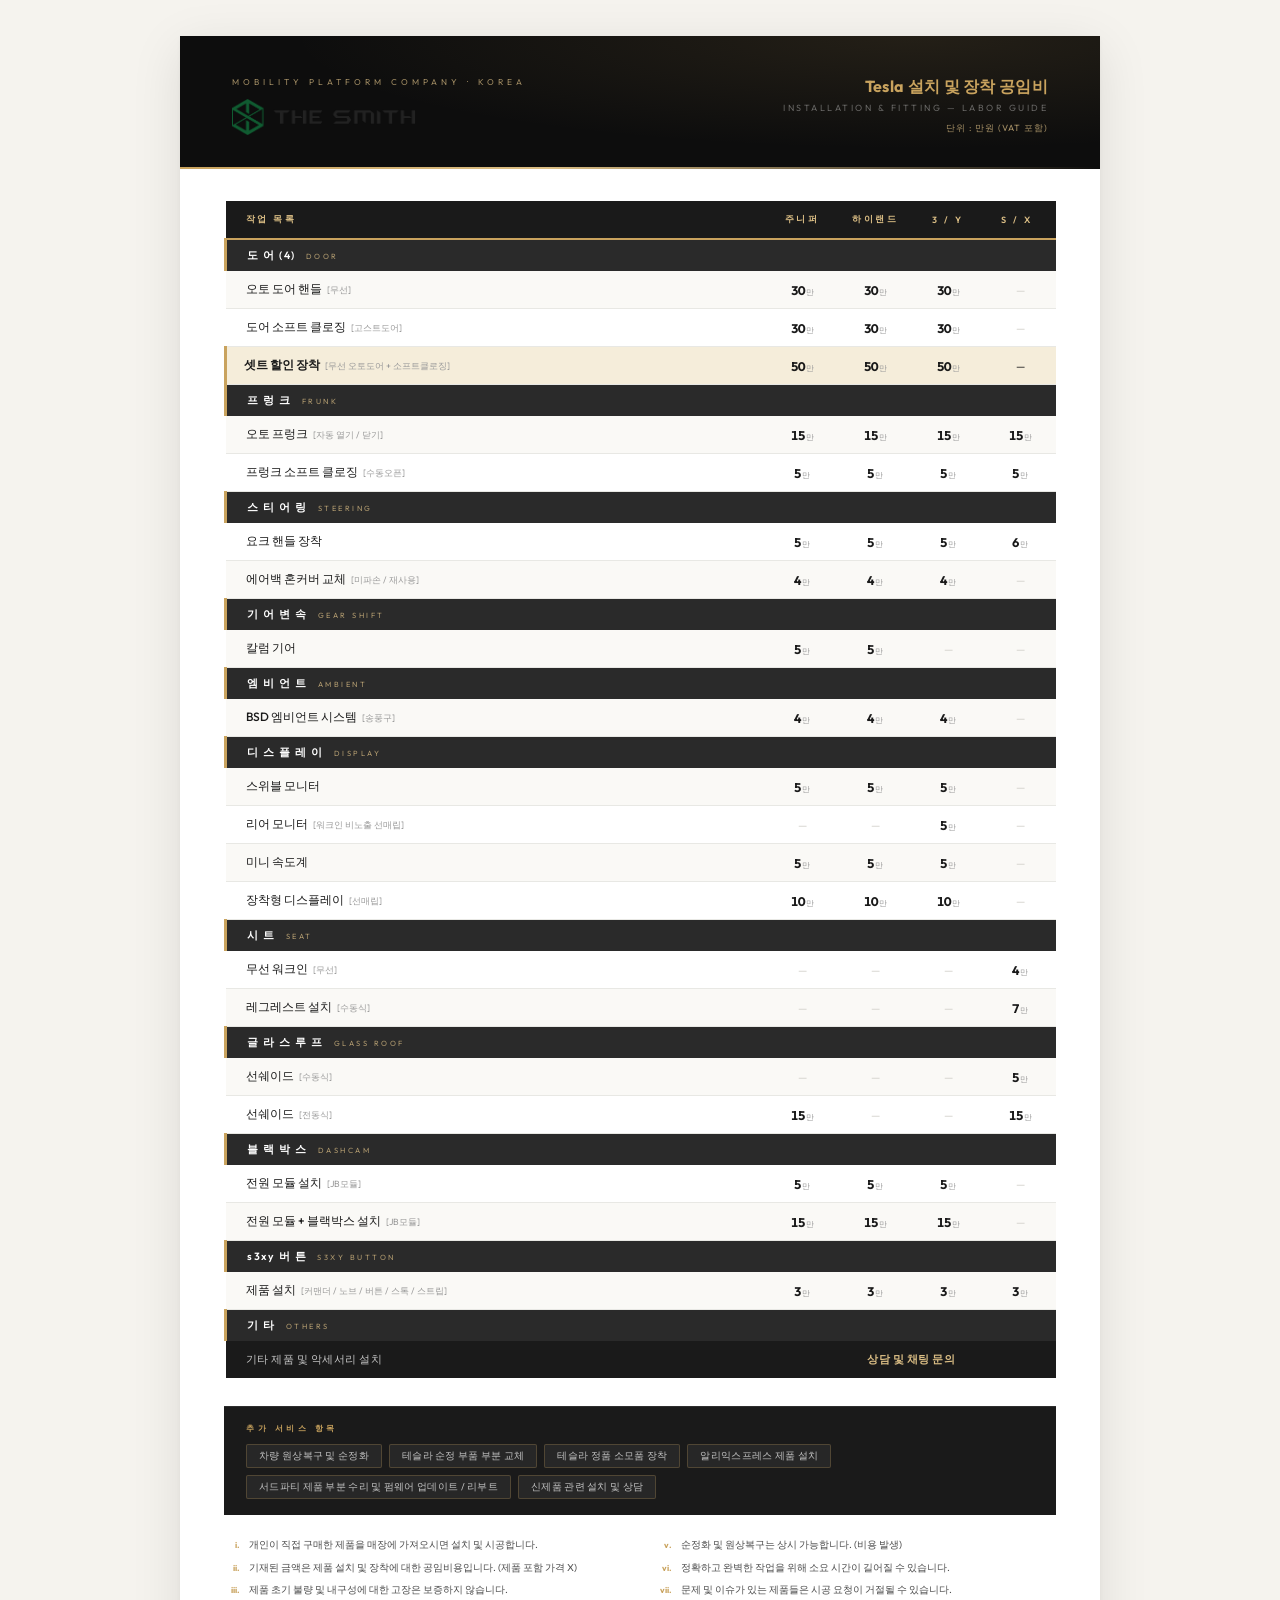
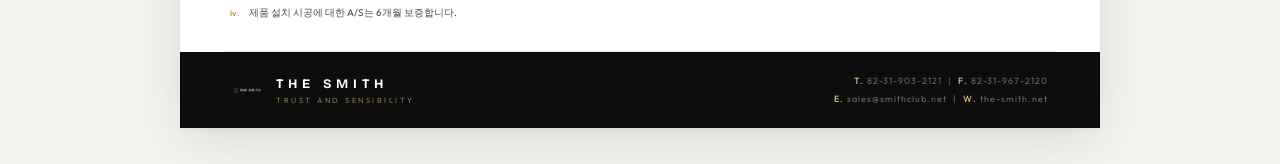
==== commit fd4ffb63: "로고 이미지 적용 (배경별 버전 분기)" ====
--- a/index.html
+++ b/index.html
@@ -15,8 +15,7 @@
       <div class="brand-block">
         <div class="brand-tag">Mobility Platform Company · Korea</div>
         <div class="brand-name">
-          <img src="images/logo.png" class="smith-logo-img" alt="The Smith">
-          <span class="brand-title">The Smith</span>
+          <img src="images/logo3.png" class="smith-logo-img" alt="The Smith">
         </div>
       </div>
       <div class="header-right">
@@ -56,7 +55,7 @@
   <!-- ── 푸터 ── -->
   <footer class="footer">
     <div class="footer-brand">
-      <img src="images/logo.png" class="footer-logo-img" alt="The Smith">
+      <img src="images/logo2.png" class="footer-logo-img" alt="The Smith">
       <div>
         <div class="footer-brand-text">The Smith</div>
         <div class="footer-tag">Trust and Sensibility</div>
--- a/css/style.css
+++ b/css/style.css
@@ -80,8 +80,10 @@
   gap: 16px;
 }
 .smith-logo-svg { width: 38px; height: 38px; flex-shrink: 0; }
-.smith-logo-img { width: 44px; height: 44px; object-fit: contain; flex-shrink: 0; }
-.footer-logo-img { width: 28px; height: 28px; object-fit: contain; }
+/* 헤더 — 흰색 로고 (가로형), 다크 배경 */
+.smith-logo-img { height: 36px; width: auto; object-fit: contain; flex-shrink: 0; }
+/* 푸터 — 아이콘만, 흰 배경이므로 배경 블렌드 처리 */
+.footer-logo-img { width: 30px; height: 30px; object-fit: contain; mix-blend-mode: screen; }
 .brand-title {
   font-family: 'Bricolage Grotesque', sans-serif;
   font-weight: 700;
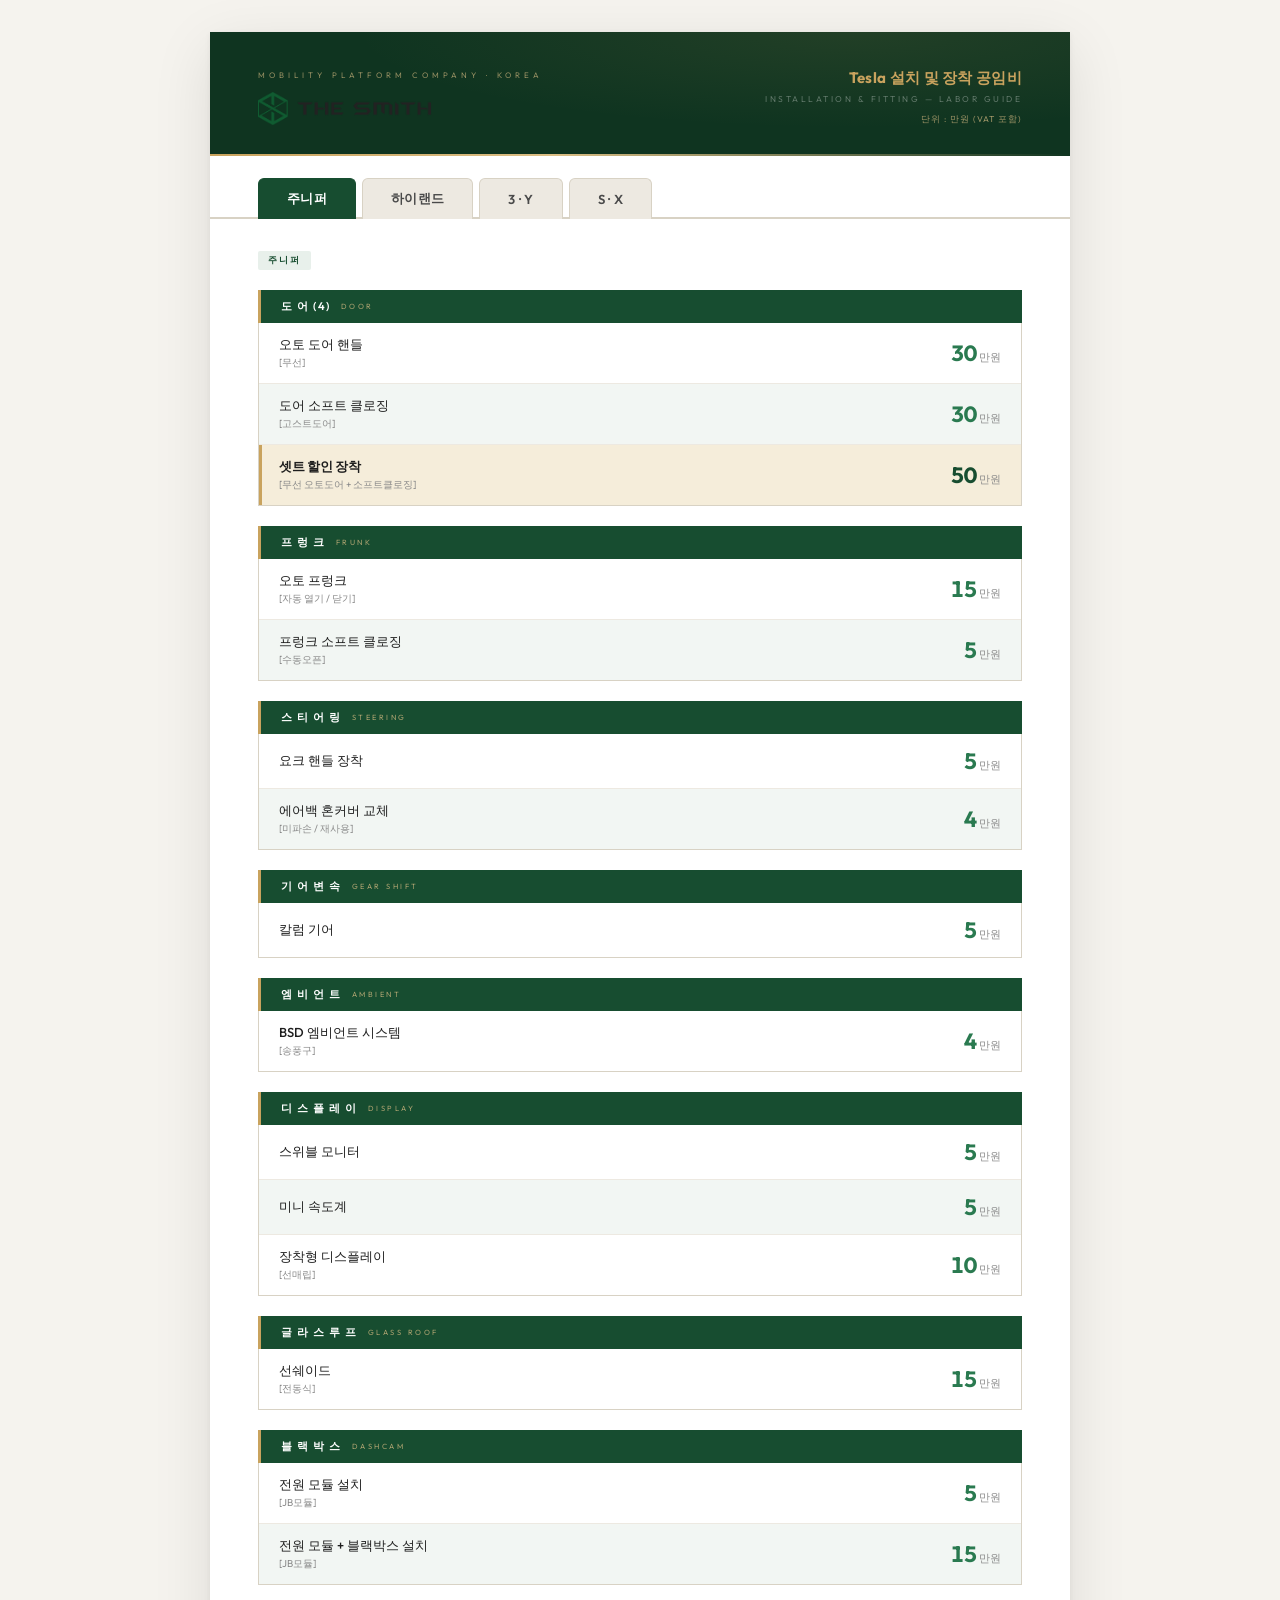
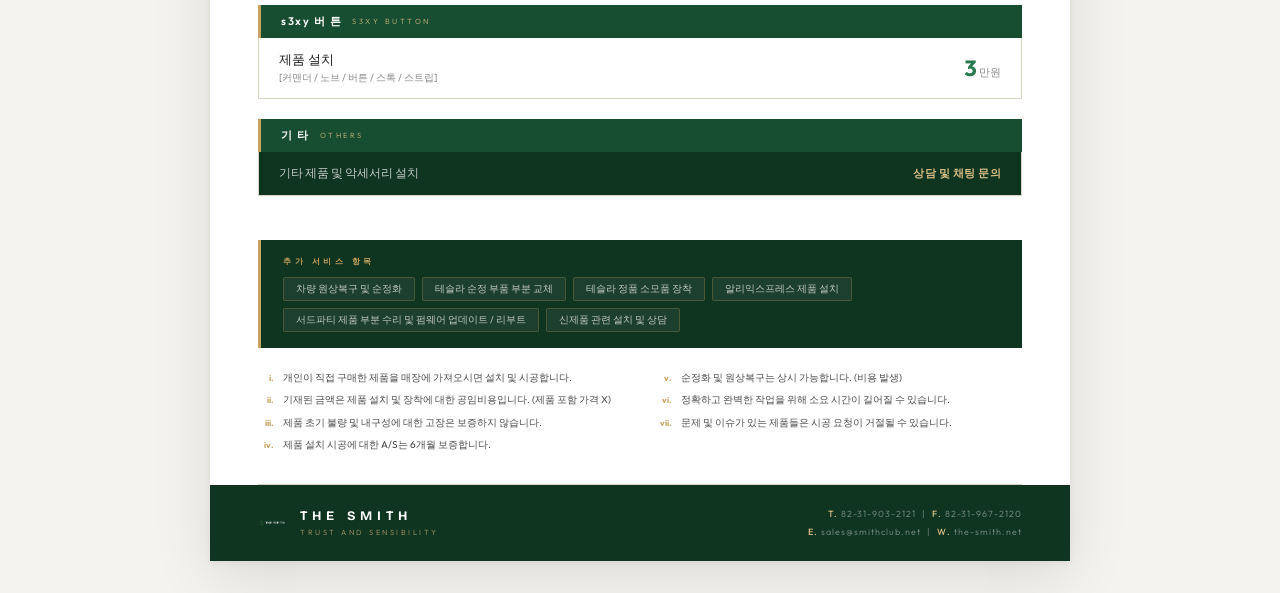
==== commit 9d4902f9: "전면 리디자인: 라이트 테마(베이지+딥그린), 차종 선택 탭 UX" ====
--- a/index.html
+++ b/index.html
@@ -26,22 +26,16 @@
     </div>
   </header>
 
-  <!-- ── 공임비 테이블 ── -->
-  <div class="table-wrapper">
-    <table id="price-table">
-      <thead>
-        <tr class="col-header">
-          <th>구분</th>
-          <th>작업 목록</th>
-          <th>주니퍼</th>
-          <th>하이랜드</th>
-          <th>3 / Y</th>
-          <th>S / X</th>
-        </tr>
-      </thead>
-      <tbody id="table-body"></tbody>
-    </table>
-  </div>
+  <!-- ── 차종 선택 탭 ── -->
+  <section class="car-selector">
+    <button class="car-tab active" data-car="juniper">주니퍼</button>
+    <button class="car-tab" data-car="highland">하이랜드</button>
+    <button class="car-tab" data-car="threey">3 · Y</button>
+    <button class="car-tab" data-car="sx">S · X</button>
+  </section>
+
+  <!-- ── 공임비 콘텐츠 (JS 렌더링) ── -->
+  <div class="price-content" id="price-content"></div>
 
   <!-- ── 추가 서비스 ── -->
   <div class="addl-section">
--- a/css/style.css
+++ b/css/style.css
@@ -2,20 +2,28 @@
 
 /* ── TOKENS ── */
 :root {
-  --black:       #0d0d0d;
-  --dark:        #1a1a1a;
-  --dark-2:      #2a2a2a;
-  --mid:         #4a4a4a;
-  --muted:       #9a9a9a;
-  --border:      #e8e8e4;
-  --border-dark: #d0cfc8;
-  --bg:          #f5f3ee;
-  --surface:     #ffffff;
-  --row-alt:     #faf9f6;
-  --gold:        #c9a35e;
-  --gold-light:  #dbbe85;
-  --gold-pale:   #f5edda;
-  --green-brand: #174d30;
+  /* 그린 */
+  --green-dark:    #0f3420;
+  --green-mid:     #174d30;
+  --green-accent:  #2a7a50;
+  --green-light:   #e8f0eb;
+  --green-pale:    #f2f6f3;
+
+  /* 베이지 */
+  --bg:            #f5f3ee;
+  --surface:       #ffffff;
+  --beige-mid:     #ede9e1;
+  --beige-dark:    #d8d2c4;
+
+  /* 골드 */
+  --gold:          #c9a35e;
+  --gold-light:    #dbbe85;
+  --gold-pale:     #f5edda;
+
+  /* 텍스트 */
+  --text-primary:  #1e1e1e;
+  --text-secondary:#4a4a4a;
+  --text-muted:    #8a8a8a;
 }
 
 * { margin: 0; padding: 0; box-sizing: border-box; }
@@ -23,24 +31,23 @@
 html, body {
   background: var(--bg);
   font-family: 'Outfit', sans-serif;
-  color: var(--dark);
+  color: var(--text-primary);
   -webkit-font-smoothing: antialiased;
 }
 
-/* ── WRAPPER ── */
+/* ── PAGE ── */
 .page {
-  max-width: 920px;
-  margin: 36px auto;
+  max-width: 860px;
+  margin: 32px auto;
   background: var(--surface);
-  box-shadow: 0 2px 4px rgba(0,0,0,.04), 0 12px 48px rgba(0,0,0,.10);
+  box-shadow: 0 2px 6px rgba(0,0,0,.06), 0 16px 56px rgba(0,0,0,.10);
   overflow: hidden;
-  position: relative;
 }
 
 /* ── HEADER ── */
 .header {
-  background: var(--black);
-  padding: 40px 52px 34px;
+  background: var(--green-dark);
+  padding: 36px 48px 30px;
   position: relative;
   overflow: hidden;
 }
@@ -48,7 +55,7 @@
   content: '';
   position: absolute;
   inset: 0;
-  background: radial-gradient(ellipse at 80% 0%, rgba(201,163,94,.12) 0%, transparent 60%);
+  background: radial-gradient(ellipse at 75% 0%, rgba(201,163,94,.10) 0%, transparent 55%);
   pointer-events: none;
 }
 .header::after {
@@ -62,175 +69,204 @@
   display: flex;
   align-items: flex-end;
   justify-content: space-between;
-  gap: 24px;
+  gap: 20px;
   flex-wrap: wrap;
   position: relative;
 }
 .brand-tag {
-  font-size: 8.5px;
+  font-size: 8px;
   letter-spacing: 4px;
   text-transform: uppercase;
   color: var(--gold-light);
   margin-bottom: 12px;
-  opacity: 0.7;
+  opacity: 0.65;
 }
 .brand-name {
   display: flex;
   align-items: center;
-  gap: 16px;
-}
-.smith-logo-svg { width: 38px; height: 38px; flex-shrink: 0; }
-/* 헤더 — 흰색 로고 (가로형), 다크 배경 */
-.smith-logo-img { height: 36px; width: auto; object-fit: contain; flex-shrink: 0; }
-/* 푸터 — 아이콘만, 흰 배경이므로 배경 블렌드 처리 */
-.footer-logo-img { width: 30px; height: 30px; object-fit: contain; mix-blend-mode: screen; }
-.brand-title {
-  font-family: 'Bricolage Grotesque', sans-serif;
-  font-weight: 700;
-  font-size: 26px;
-  letter-spacing: 7px;
-  color: #ffffff;
-  text-transform: uppercase;
+  gap: 14px;
+}
+.smith-logo-img {
+  height: 34px;
+  width: auto;
+  object-fit: contain;
+  flex-shrink: 0;
 }
 .header-right { text-align: right; }
 .doc-title {
   font-weight: 700;
-  font-size: 16px;
+  font-size: 15px;
   color: var(--gold);
   letter-spacing: 0.3px;
   line-height: 1.3;
 }
 .doc-subtitle {
-  font-size: 9px;
-  color: rgba(255,255,255,.35);
+  font-size: 8.5px;
+  color: rgba(255,255,255,.32);
   letter-spacing: 2.5px;
   text-transform: uppercase;
   margin-top: 5px;
 }
 .unit-note {
-  font-size: 9px;
+  font-size: 8.5px;
   color: var(--gold-light);
   letter-spacing: 1px;
   margin-top: 9px;
-  opacity: 0.75;
-}
-
-/* ── TABLE ── */
-.table-wrapper {
-  padding: 32px 44px 28px;
-  overflow-x: auto;
-}
-
-table {
-  width: 100%;
-  border-collapse: collapse;
-  font-size: 12px;
-  min-width: 560px;
-}
-
-/* Column headers */
-.col-header {
-  background: var(--dark);
-  border-bottom: 2px solid var(--gold);
-}
-.col-header th {
-  padding: 12px 14px;
+  opacity: 0.7;
+}
+
+/* ── CAR SELECTOR ── */
+.car-selector {
+  background: var(--surface);
+  padding: 20px 48px 0;
+  border-bottom: 2px solid var(--beige-dark);
+  display: flex;
+  gap: 6px;
+}
+.car-tab {
+  padding: 11px 28px;
+  font-family: 'Outfit', sans-serif;
+  font-size: 13px;
   font-weight: 600;
-  font-size: 9px;
-  letter-spacing: 2.5px;
-  text-transform: uppercase;
-  color: var(--gold-light);
-  text-align: center;
-  white-space: nowrap;
-}
-.col-header th:first-child { display: none; }
-.col-header th:nth-child(2) { text-align: left; padding-left: 20px; }
-.col-header th:last-child { padding-right: 20px; }
-
-/* Category header */
-.cat-header td {
-  background: var(--dark-2);
+  letter-spacing: 0.3px;
+  border: 1px solid var(--beige-dark);
+  border-bottom: none;
+  border-radius: 6px 6px 0 0;
+  background: var(--beige-mid);
+  color: var(--text-secondary);
+  cursor: pointer;
+  position: relative;
+  bottom: -2px;
+  transition: background .15s, color .15s;
+  outline: none;
+}
+.car-tab:hover {
+  background: var(--green-light);
+  color: var(--green-mid);
+  border-color: var(--beige-dark);
+}
+.car-tab.active {
+  background: var(--green-mid);
   color: #ffffff;
+  border-color: var(--green-mid);
+}
+
+/* ── PRICE CONTENT ── */
+.price-content {
+  padding: 28px 48px 24px;
+}
+
+.price-category {
+  margin-bottom: 20px;
+}
+
+.category-header {
+  background: var(--green-mid);
+  color: #ffffff;
+  border-left: 3px solid var(--gold);
+  padding: 9px 20px;
+  display: flex;
+  align-items: center;
+  gap: 10px;
+  font-size: 11px;
   font-weight: 600;
-  font-size: 10.5px;
   letter-spacing: 1.5px;
-  padding: 8px 20px;
-  border-left: 3px solid var(--gold);
-}
-.cat-header td .cat-en {
+}
+.category-header .cat-en {
   font-size: 7.5px;
   letter-spacing: 2.5px;
   text-transform: uppercase;
   color: var(--gold-light);
-  margin-left: 10px;
   font-weight: 400;
   opacity: 0.75;
 }
 
-/* Data rows */
-tbody tr.item-row { border-bottom: 1px solid var(--border); }
-tbody tr.item-row:nth-child(odd)  { background: var(--surface); }
-tbody tr.item-row:nth-child(even) { background: var(--row-alt); }
-
-.item-row td:first-child { display: none; }
-.item-row td {
-  padding: 10px 14px;
-  vertical-align: middle;
-}
-.item-row td:nth-child(2) { padding-left: 20px; }
-
+.price-list {
+  border: 1px solid var(--beige-dark);
+  border-top: none;
+}
+
+.price-item {
+  display: flex;
+  justify-content: space-between;
+  align-items: center;
+  padding: 13px 20px;
+  border-bottom: 1px solid var(--beige-mid);
+  background: var(--surface);
+  gap: 16px;
+}
+.price-item:nth-child(even) { background: var(--green-pale); }
+.price-item:last-child { border-bottom: none; }
+
+.item-info { flex: 1; min-width: 0; }
 .item-name {
-  font-size: 12px;
-  color: var(--dark);
+  font-size: 13px;
   font-weight: 500;
-}
-.item-name .sub {
+  color: var(--text-primary);
+}
+.item-sub {
+  font-size: 10px;
+  color: var(--text-muted);
+  margin-top: 2px;
+}
+
+.item-price {
+  font-size: 22px;
+  font-weight: 700;
+  color: var(--green-accent);
+  white-space: nowrap;
+  flex-shrink: 0;
+  font-variant-numeric: tabular-nums;
+}
+.item-price .unit {
+  font-size: 11px;
+  font-weight: 400;
+  color: var(--text-muted);
+  margin-left: 2px;
+}
+
+/* 세트 할인 */
+.price-item.is-set {
+  background: var(--gold-pale) !important;
+  border-left: 3px solid var(--gold);
+  padding-left: 17px;
+}
+.price-item.is-set .item-name { font-weight: 700; }
+.price-item.is-set .item-price { color: var(--green-mid); }
+
+/* 상담 항목 */
+.price-item.is-consult {
+  background: var(--green-dark) !important;
+  justify-content: space-between;
+}
+.price-item.is-consult .item-name { color: rgba(255,255,255,.75); font-size: 12px; }
+.price-item.is-consult .consult-label {
+  font-size: 11px;
+  font-weight: 600;
+  color: var(--gold-light);
+  letter-spacing: 0.5px;
+}
+
+/* 선택 차종 배지 */
+.car-badge {
+  display: inline-block;
+  background: var(--green-light);
+  color: var(--green-mid);
   font-size: 9px;
-  color: var(--muted);
-  font-weight: 400;
-  margin-left: 5px;
-}
-
-/* Price cells */
-.price-cell {
-  text-align: center;
-  font-weight: 700;
-  font-size: 12.5px;
-  color: var(--dark);
-  font-variant-numeric: tabular-nums;
-  width: 72px;
-}
-.price-cell .unit { font-size: 8px; font-weight: 400; color: var(--muted); margin-left: 1px; }
-.price-cell.empty { color: var(--border-dark); font-weight: 400; font-size: 11px; }
-
-/* Set row */
-.set-row { background: var(--gold-pale) !important; }
-.set-row td:nth-child(2) { border-left: 3px solid var(--gold); padding-left: 17px; }
-.set-row .item-name { color: var(--dark); font-weight: 700; }
-.set-row .price-cell { color: var(--dark); }
-
-/* Consult row */
-.consult-row td {
-  background: var(--dark);
-  color: var(--gold-light);
-  font-weight: 600;
-  font-size: 11px;
-  letter-spacing: 0.5px;
-  padding: 11px 20px;
-  text-align: center;
-}
-.consult-row td.label-cell {
-  text-align: left;
-  color: rgba(255,255,255,.75);
-  font-weight: 500;
+  font-weight: 700;
+  letter-spacing: 2px;
+  text-transform: uppercase;
+  padding: 3px 10px;
+  border-radius: 2px;
+  margin-bottom: 20px;
 }
 
 /* ── ADDITIONAL SERVICES ── */
 .addl-section {
-  margin: 0 44px;
+  margin: 0 48px;
   padding: 16px 22px;
-  background: var(--dark);
-  border-top: 1px solid #2e2e2e;
+  background: var(--green-dark);
+  border-left: 3px solid var(--gold);
 }
 .addl-title {
   font-size: 8px;
@@ -240,11 +276,7 @@
   margin-bottom: 10px;
   font-weight: 600;
 }
-.addl-tags {
-  display: flex;
-  flex-wrap: wrap;
-  gap: 7px;
-}
+.addl-tags { display: flex; flex-wrap: wrap; gap: 7px; }
 .addl-tag {
   background: rgba(255,255,255,.06);
   border: 1px solid rgba(201,163,94,.25);
@@ -252,17 +284,16 @@
   font-size: 9.5px;
   padding: 4px 12px;
   border-radius: 2px;
-  letter-spacing: 0.3px;
 }
 
 /* ── NOTES ── */
 .notes-section {
-  margin: 22px 44px 0;
+  margin: 22px 48px 0;
   display: grid;
   grid-template-columns: 1fr 1fr;
   gap: 0 32px;
   padding-bottom: 24px;
-  border-bottom: 1px solid var(--border);
+  border-bottom: 1px solid var(--beige-dark);
 }
 .note-item {
   display: flex;
@@ -281,14 +312,14 @@
 }
 .note-text {
   font-size: 10px;
-  color: var(--mid);
+  color: var(--text-secondary);
   line-height: 1.65;
 }
 
 /* ── FOOTER ── */
 .footer {
-  background: var(--black);
-  padding: 20px 52px;
+  background: var(--green-dark);
+  padding: 20px 48px;
   display: flex;
   align-items: center;
   justify-content: space-between;
@@ -296,6 +327,10 @@
   flex-wrap: wrap;
 }
 .footer-brand { display: flex; align-items: center; gap: 14px; }
+.footer-logo-img {
+  width: 28px; height: 28px;
+  object-fit: contain;
+}
 .footer-brand-text {
   font-family: 'Bricolage Grotesque', sans-serif;
   font-weight: 700;
@@ -324,13 +359,21 @@
 /* ── MOBILE ── */
 @media (max-width: 680px) {
   .page { margin: 0; box-shadow: none; }
-  .header { padding: 28px 24px 24px; }
-  .header-inner { flex-direction: column; align-items: flex-start; gap: 16px; }
+  .header { padding: 26px 20px 22px; }
+  .header-inner { flex-direction: column; align-items: flex-start; gap: 14px; }
   .header-right { text-align: left; }
-  .table-wrapper { padding: 16px 0 12px; }
+
+  .car-selector { padding: 14px 16px 0; gap: 4px; overflow-x: auto; }
+  .car-tab { padding: 9px 18px; font-size: 12px; white-space: nowrap; flex-shrink: 0; }
+
+  .price-content { padding: 16px 16px; }
+  .item-price { font-size: 18px; }
+  .category-header { padding: 8px 16px; }
+  .price-item { padding: 12px 16px; }
+
   .addl-section { margin: 0 16px; }
   .notes-section { margin: 16px 16px 0; grid-template-columns: 1fr; padding-bottom: 16px; }
-  .footer { padding: 20px 24px; flex-direction: column; align-items: flex-start; }
+  .footer { padding: 18px 20px; flex-direction: column; align-items: flex-start; }
   .footer-right { text-align: left; }
 }
 
@@ -338,4 +381,5 @@
 @media print {
   html, body { background: white; }
   .page { margin: 0; max-width: 794px; box-shadow: none; }
-}
+  .car-selector { display: none; }
+}
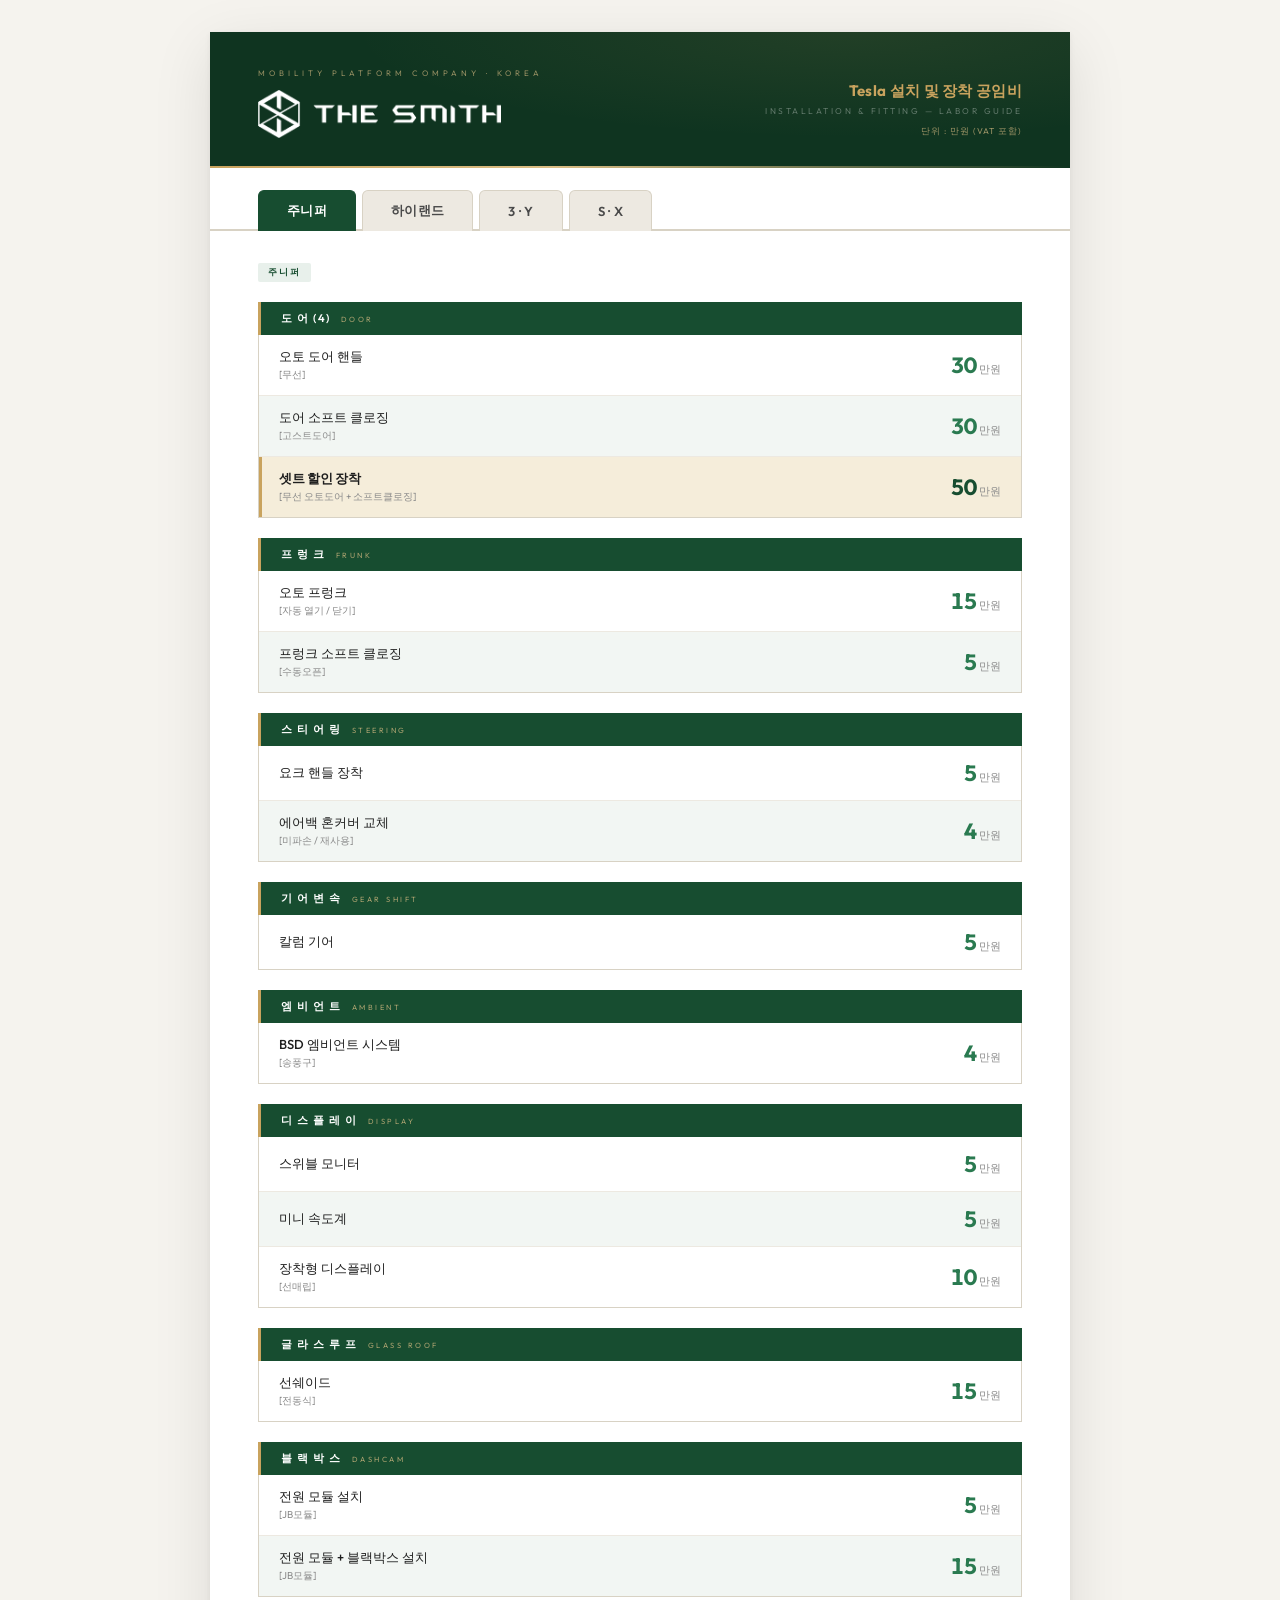
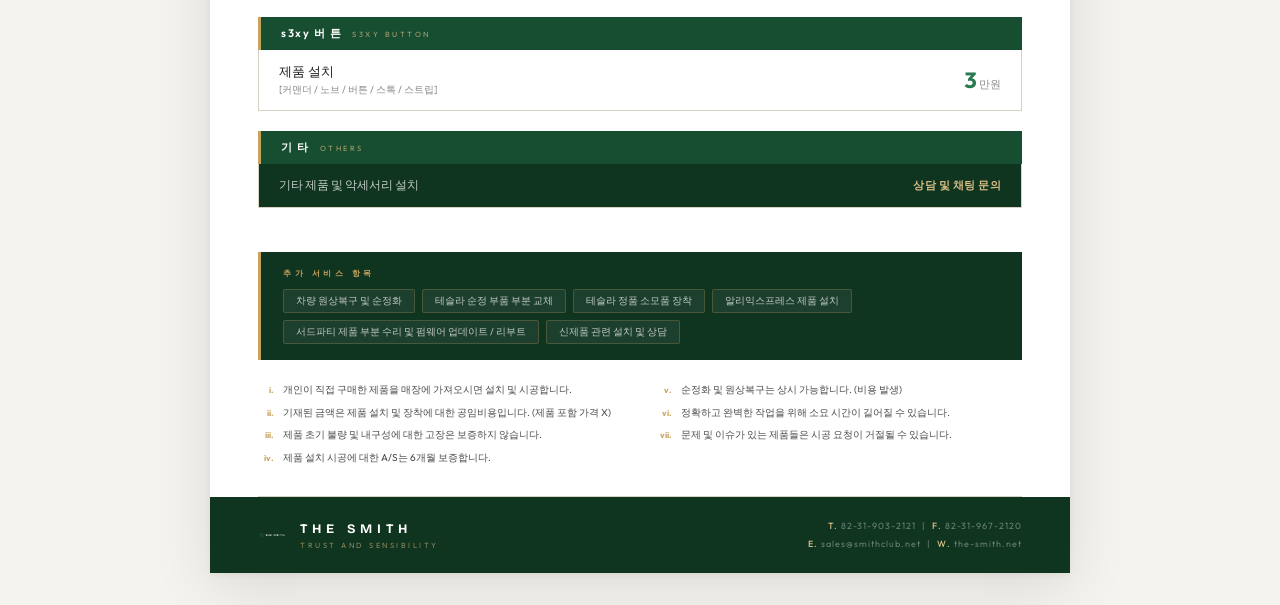
==== commit 4d100d51: "헤더 로고 logo1(전체 흰색) 적용, 크기 확대" ====
--- a/index.html
+++ b/index.html
@@ -15,7 +15,7 @@
       <div class="brand-block">
         <div class="brand-tag">Mobility Platform Company · Korea</div>
         <div class="brand-name">
-          <img src="images/logo3.png" class="smith-logo-img" alt="The Smith">
+          <img src="images/logo1.png" class="smith-logo-img" alt="The Smith">
         </div>
       </div>
       <div class="header-right">
--- a/css/style.css
+++ b/css/style.css
@@ -87,7 +87,7 @@
   gap: 14px;
 }
 .smith-logo-img {
-  height: 34px;
+  height: 48px;
   width: auto;
   object-fit: contain;
   flex-shrink: 0;
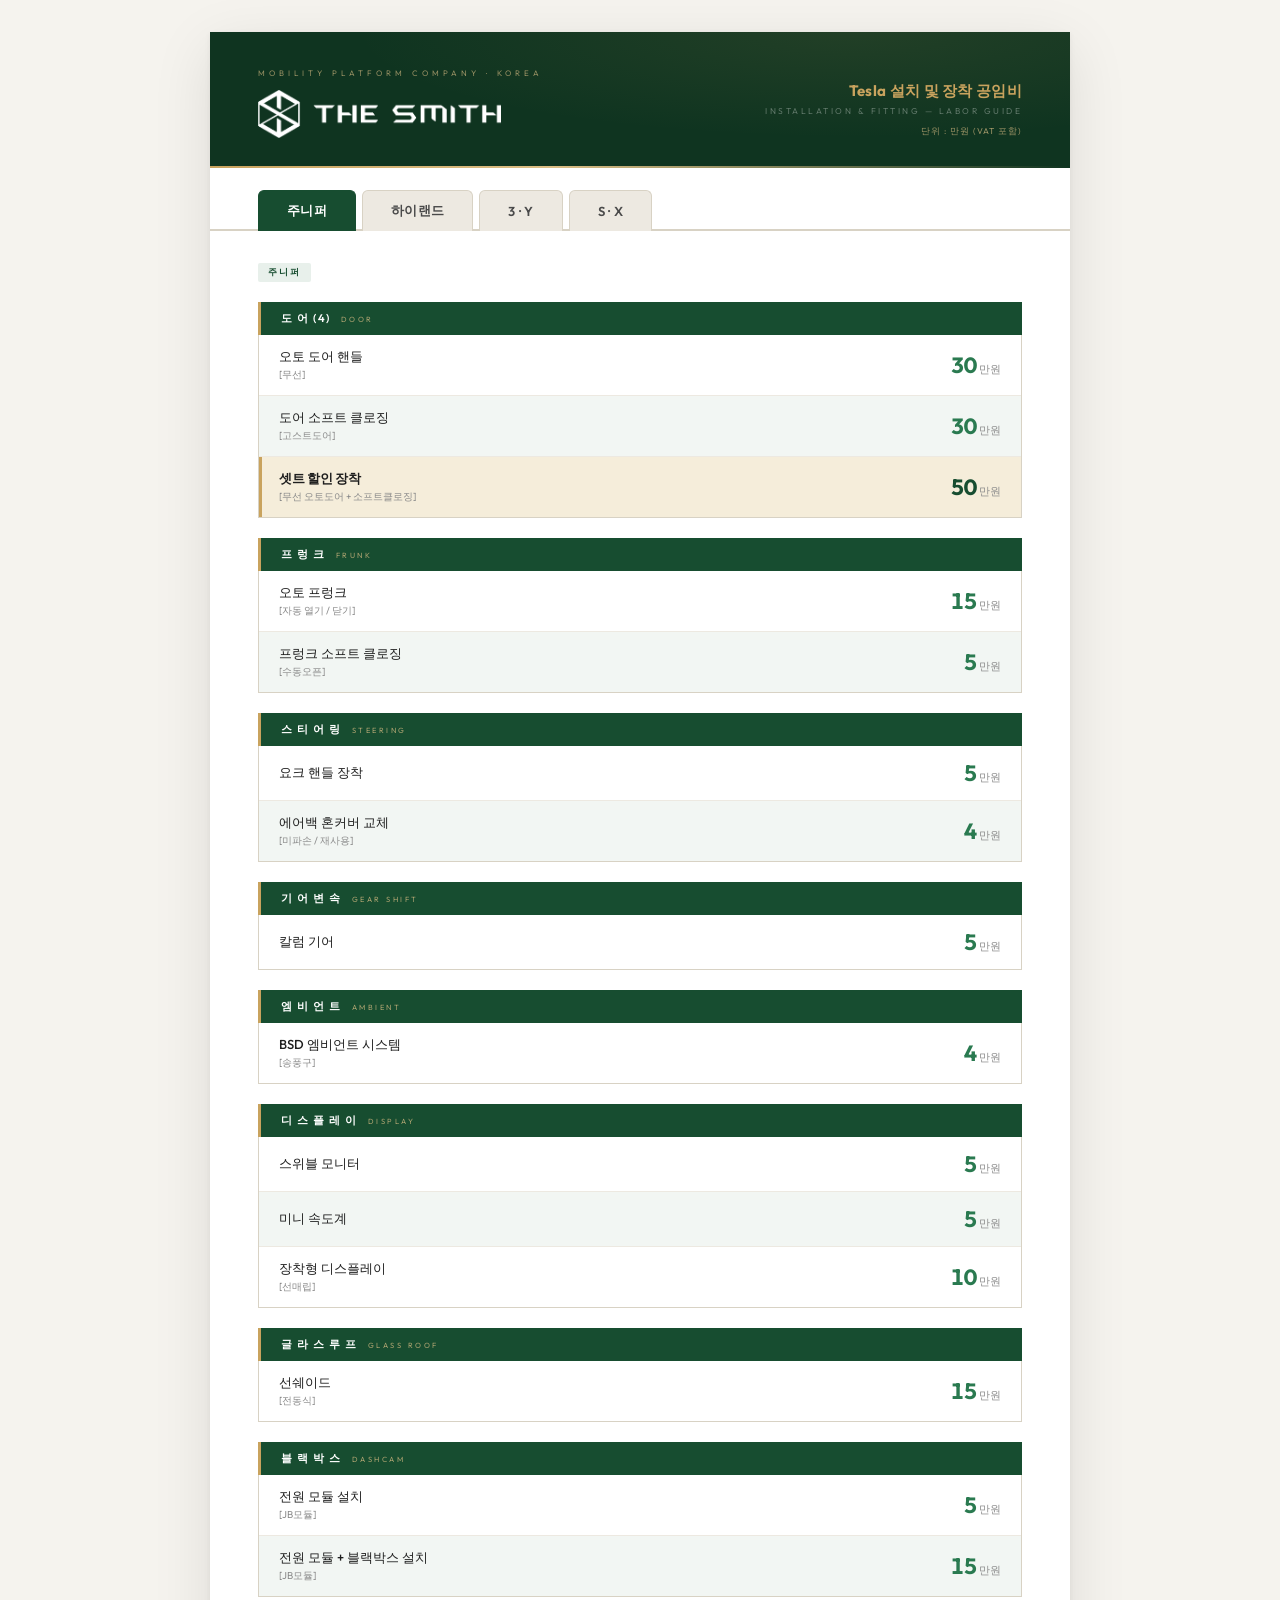
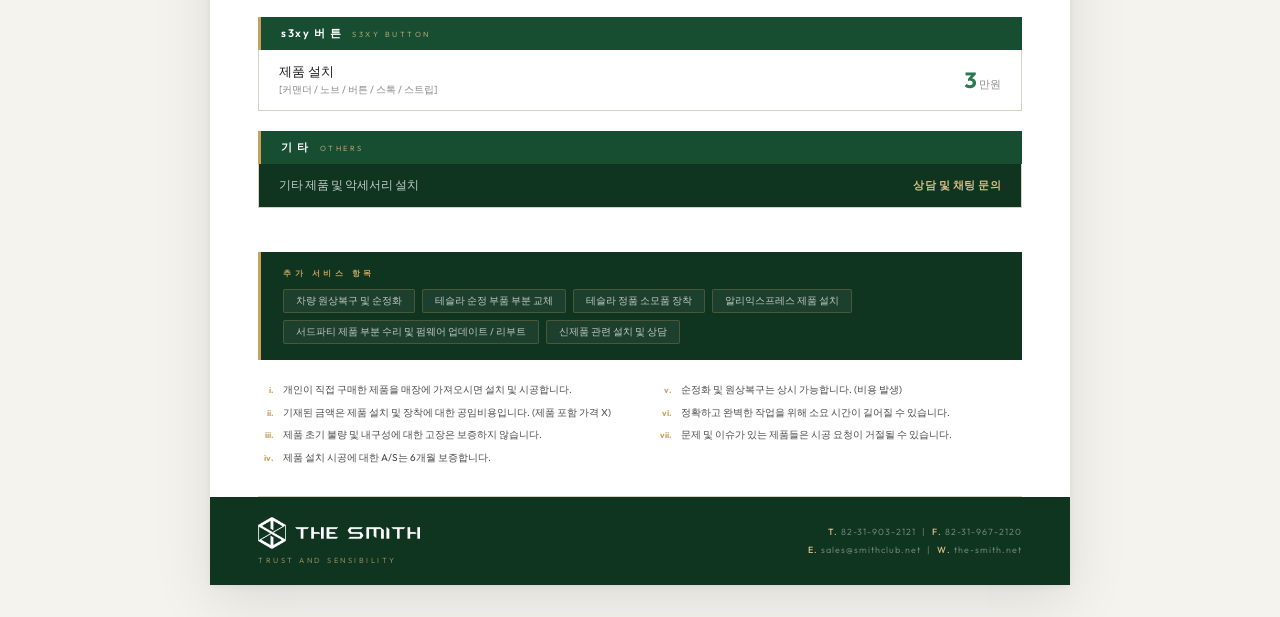
==== commit c8afba20: "푸터 로고 logo1 교체, 작은 아이콘 제거" ====
--- a/index.html
+++ b/index.html
@@ -49,9 +49,8 @@
   <!-- ── 푸터 ── -->
   <footer class="footer">
     <div class="footer-brand">
-      <img src="images/logo2.png" class="footer-logo-img" alt="The Smith">
       <div>
-        <div class="footer-brand-text">The Smith</div>
+        <img src="images/logo1.png" class="footer-logo-img" alt="The Smith">
         <div class="footer-tag">Trust and Sensibility</div>
       </div>
     </div>
--- a/css/style.css
+++ b/css/style.css
@@ -328,8 +328,11 @@
 }
 .footer-brand { display: flex; align-items: center; gap: 14px; }
 .footer-logo-img {
-  width: 28px; height: 28px;
+  height: 32px;
+  width: auto;
   object-fit: contain;
+  display: block;
+  margin-bottom: 6px;
 }
 .footer-brand-text {
   font-family: 'Bricolage Grotesque', sans-serif;
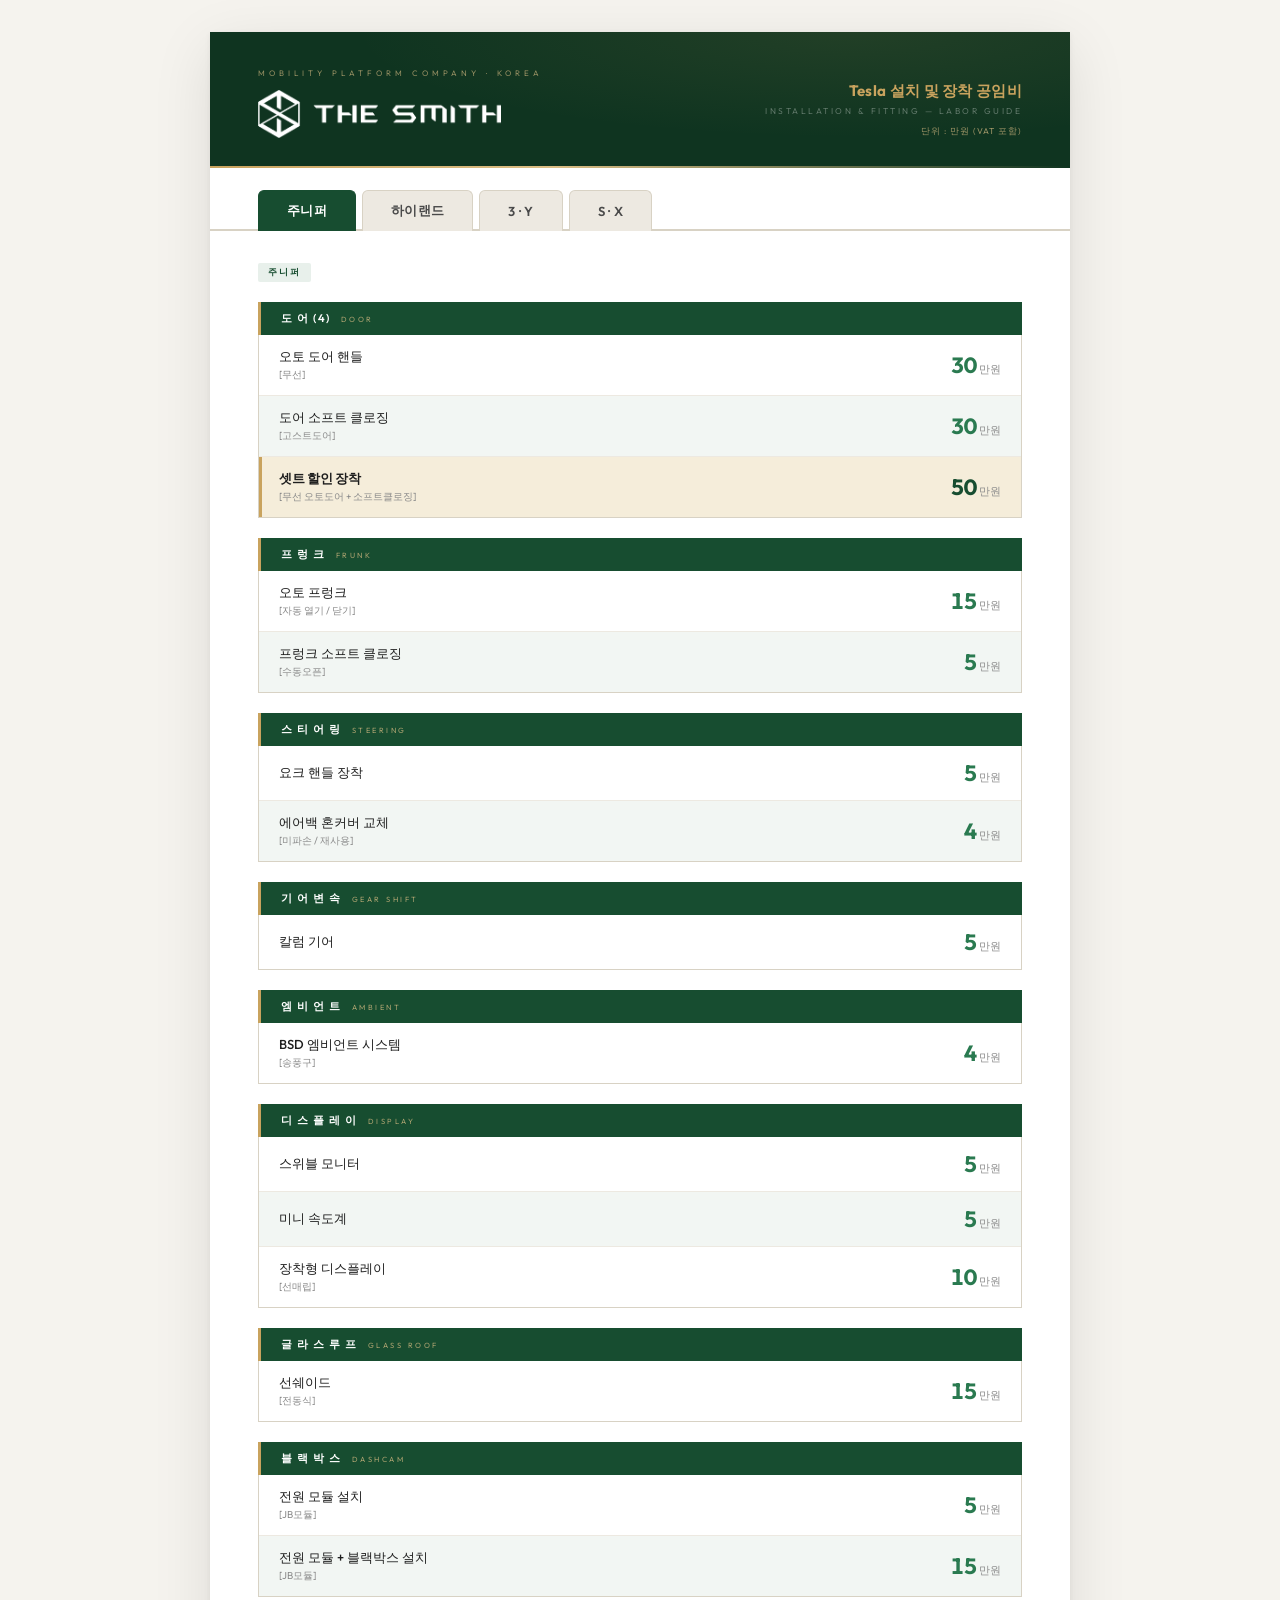
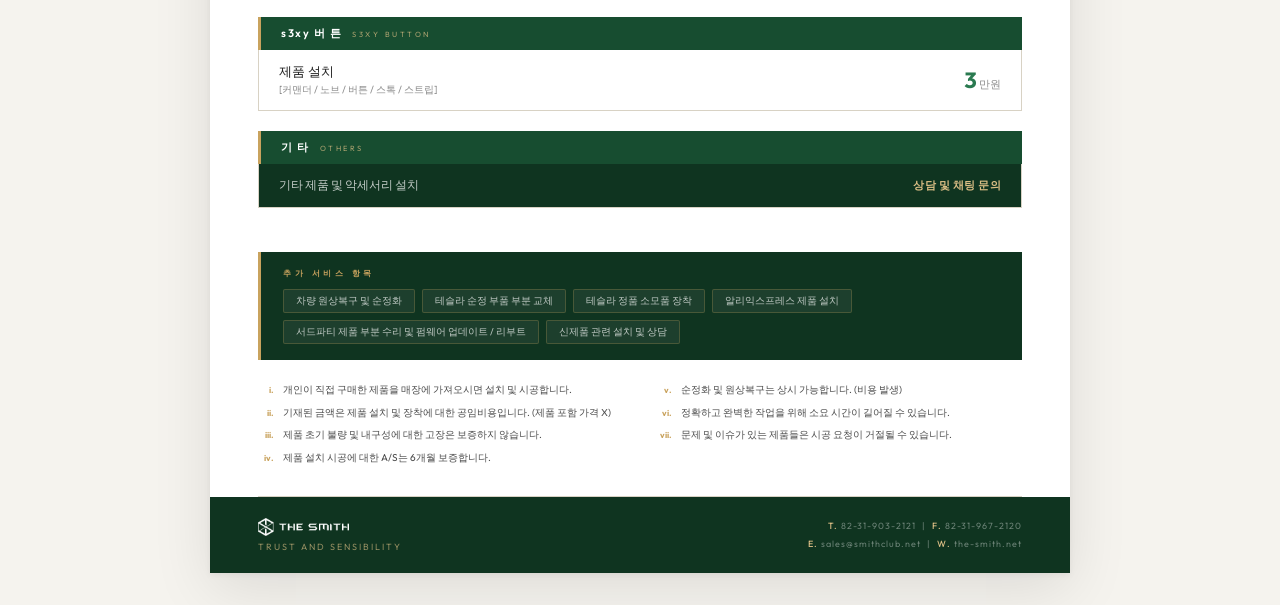
==== commit 04f6ef83: "Google Sheets 연동: api.js 추가, 비동기 데이터 로드/저장" ====
--- a/index.html
+++ b/index.html
@@ -62,6 +62,7 @@
 
 </div>
 <script src="js/data.js"></script>
+<script src="js/api.js"></script>
 <script src="js/main.js"></script>
 </body>
 </html>
--- a/css/style.css
+++ b/css/style.css
@@ -328,27 +328,21 @@
 }
 .footer-brand { display: flex; align-items: center; gap: 14px; }
 .footer-logo-img {
-  height: 32px;
+  height: 18px;
   width: auto;
+  max-width: 118px;
   object-fit: contain;
   display: block;
-  margin-bottom: 6px;
-}
-.footer-brand-text {
-  font-family: 'Bricolage Grotesque', sans-serif;
-  font-weight: 700;
-  font-size: 13px;
-  letter-spacing: 5px;
-  color: #ffffff;
-  text-transform: uppercase;
+  margin-bottom: 5px;
 }
 .footer-tag {
-  font-size: 7.5px;
-  letter-spacing: 2.5px;
-  color: var(--gold-light);
-  text-transform: uppercase;
-  margin-top: 3px;
-  opacity: 0.6;
+  font-size: 9px;
+  letter-spacing: 2px;
+  color: var(--gold-light);
+  text-transform: uppercase;
+  margin-top: 2px;
+  opacity: 0.65;
+  white-space: nowrap;
 }
 .footer-right { text-align: right; }
 .footer-right p {
@@ -386,3 +380,14 @@
   .page { margin: 0; max-width: 794px; box-shadow: none; }
   .car-selector { display: none; }
 }
+
+/* ── 로딩 스피너 ── */
+.spinner {
+  width: 28px; height: 28px;
+  border: 3px solid var(--beige-dark);
+  border-top-color: var(--green-mid);
+  border-radius: 50%;
+  animation: spin .7s linear infinite;
+  margin: 0 auto;
+}
+@keyframes spin { to { transform: rotate(360deg); } }
